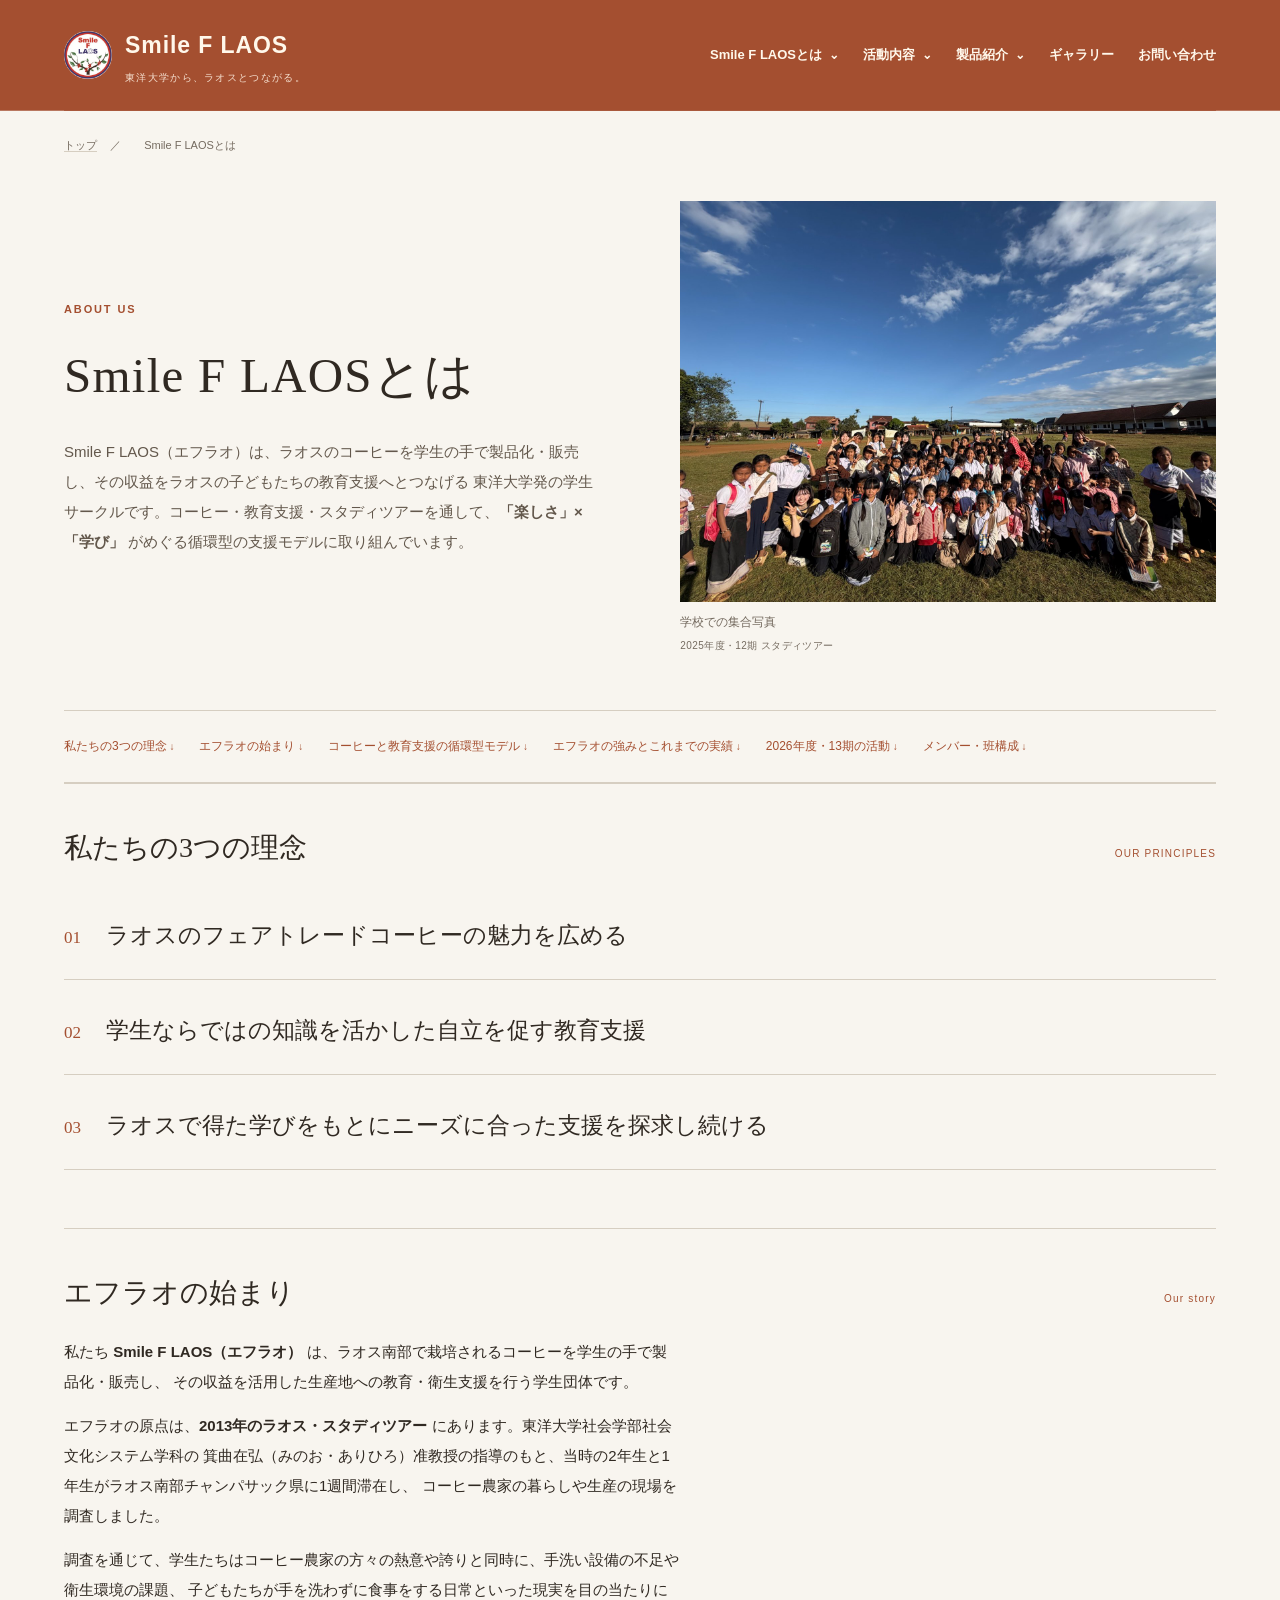
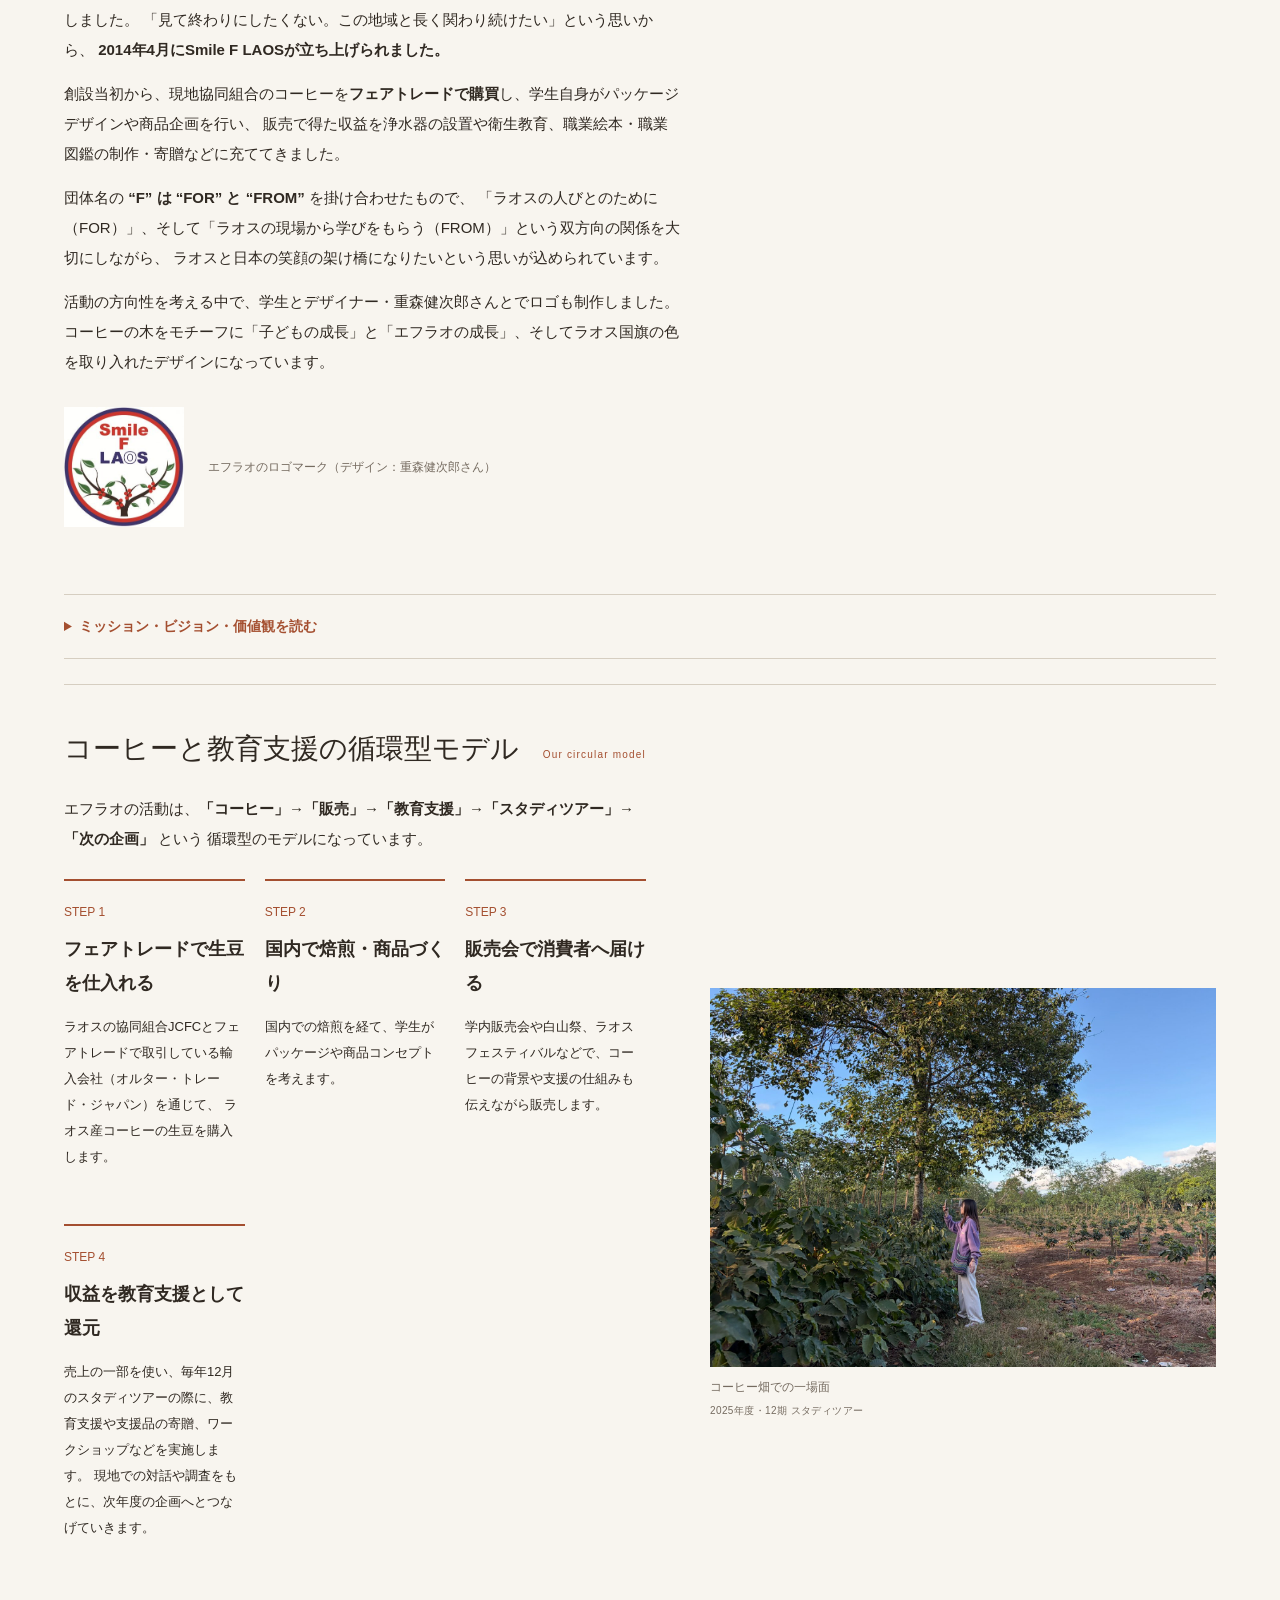
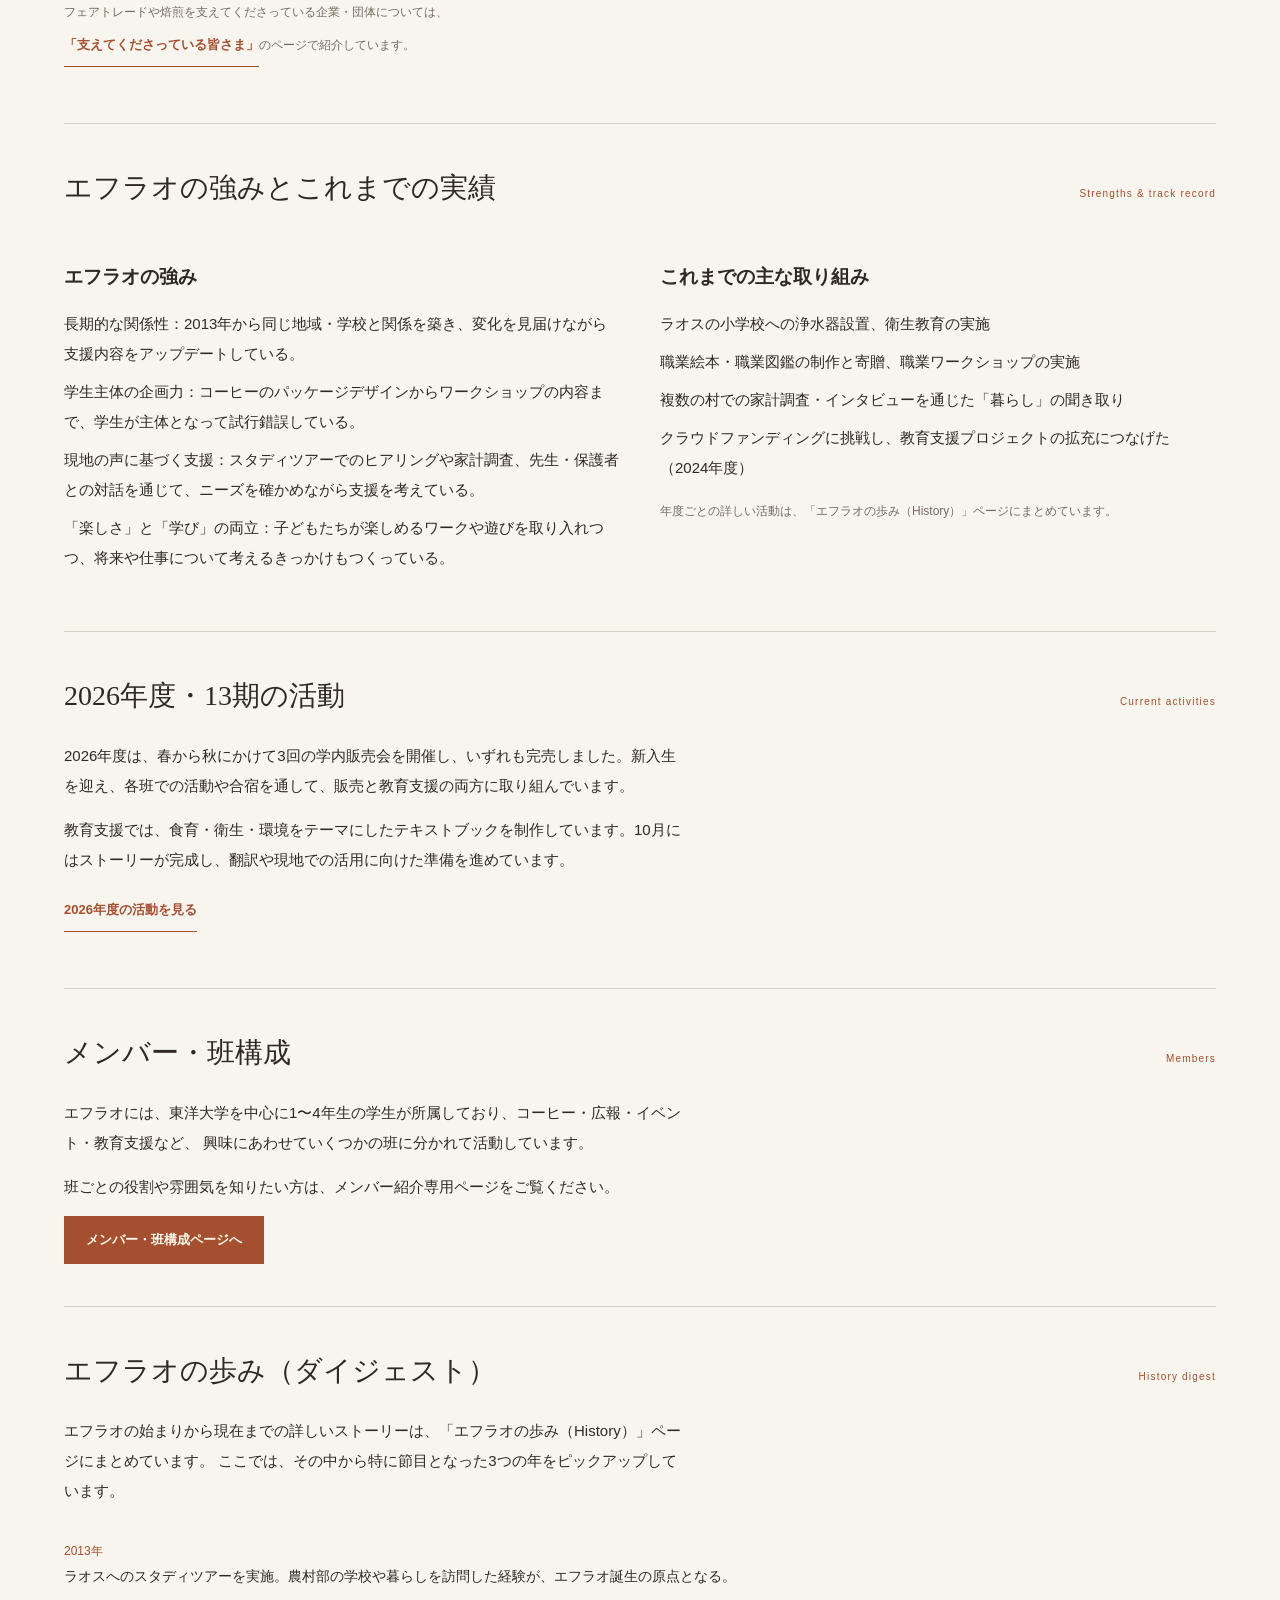
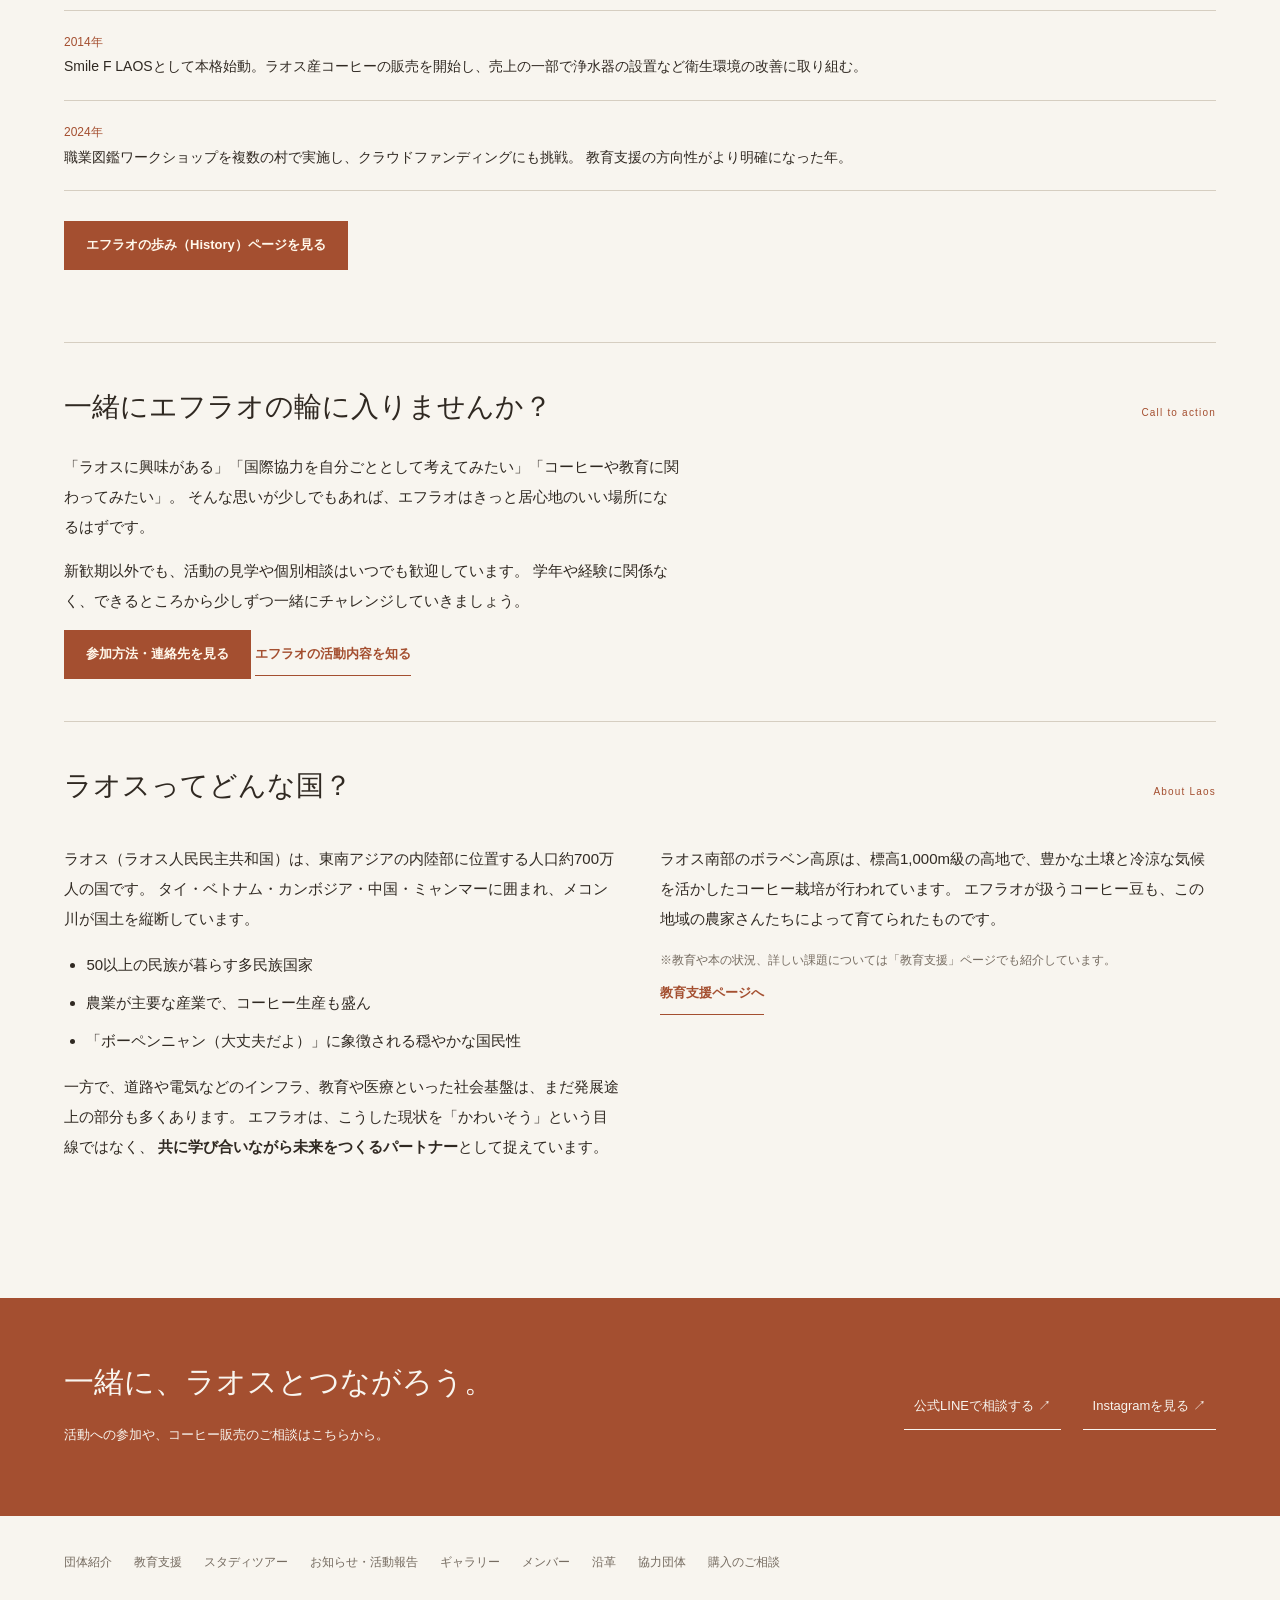
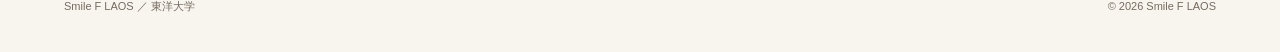
==== about.html @ 54c16130 "Add 2025 study tour photos to activity pages" ====
<!doctype html>
<html lang="ja">
<head>
<meta charset="utf-8">
<meta name="viewport" content="width=device-width,initial-scale=1">
<title>団体紹介｜Smile F LAOS</title>
<meta name="description" content="Smile F LAOSのSmile F LAOSとはをご紹介します。">
<script src="assets/js/page-start.js">
</script>
<link rel="stylesheet" href="assets/css/site.css">
<link rel="stylesheet" href="assets/css/pages.css">
</head>
<body>
<a class="skip-link" href="#main-content">本文へ移動</a>
<div class="wrap">
<header>
<a class="brand" href="index.html">
<img src="assets/images/brand/logo.jpg" alt="エフラオのロゴ">
<div>
<b>Smile F LAOS</b>
<small>東洋大学から、ラオスとつながる。</small>
</div>
</a>
<nav class="site-nav" aria-label="グローバルナビゲーション">
<details class="site-nav-group">
<summary>Smile F LAOSとは</summary>
<div class="site-subnav">
<a href="about.html">団体紹介</a>
<a href="members.html">構成・メンバー紹介</a>
<a href="history.html">エフラオの歩み</a>
<a href="about.html#about-laos">ラオス概要</a>
</div>
</details>
<details class="site-nav-group">
<summary>活動内容</summary>
<div class="site-subnav">
<a href="index.html#activities">主な活動</a>
<a href="coffee.html">コーヒー</a>
<a href="education.html">教育支援</a>
<a href="studytour.html">スタディツアー</a>
<a href="news.html">お知らせ</a>
</div>
</details>
<details class="site-nav-group">
<summary>製品紹介</summary>
<div class="site-subnav">
<a href="coffee.html">コーヒー</a>
<a href="order.html">購入のご相談</a>
</div>
</details>
<a href="gallery.html">ギャラリー</a>
<a href="index.html#contact">お問い合わせ</a>
</nav>
</header>
</div>
<main class="page-main about" id="main-content">

  <nav class="breadcrumbs" aria-label="現在の位置">
<a href="index.html">トップ</a>
<span>／</span>
<span>Smile F LAOSとは</span>
</nav>
<section class="page-hero">
<div class="page-hero-grid">
<div>
<p class="page-kicker">ABOUT US</p>
<h1 class="page-title">Smile F LAOSとは</h1>
<p class="page-lead">
      Smile F LAOS（エフラオ）は、ラオスのコーヒーを学生の手で製品化・販売し、その収益をラオスの子どもたちの教育支援へとつなげる
      東洋大学発の学生サークルです。コーヒー・教育支援・スタディツアーを通して、<strong>「楽しさ」×「学び」</strong> がめぐる循環型の支援モデルに取り組んでいます。
    </p>
    </div>
<figure class="page-cover tour-cover"><img src="assets/images/study-tour/2025/school-group.jpg" alt="学校での集合写真" width="1600" height="1200" fetchpriority="high" decoding="async"><figcaption>学校での集合写真<span>2025年度・12期 スタディツアー</span></figcaption></figure>
</div>
</section>
<nav class="page-index" aria-label="このページの内容">
<a href="#principles">私たちの3つの理念</a>
<a href="#about-section-2">エフラオの始まり</a>
<a href="#about-section-3">コーヒーと教育支援の循環型モデル</a>
<a href="#about-section-4">エフラオの強みとこれまでの実績</a>
<a href="#about-section-5">2026年度・13期の活動</a>
<a href="#about-section-6">メンバー・班構成</a>
</nav>
<section class="section" id="principles">
<div class="section-header">
<h2>私たちの3つの理念</h2>
<span class="section-sub">OUR PRINCIPLES</span>
</div>
<ol class="principles-list">
<li>ラオスのフェアトレードコーヒーの魅力を広める</li>
<li>学生ならではの知識を活かした自立を促す教育支援</li>
<li>ラオスで得た学びをもとにニーズに合った支援を探求し続ける</li>
</ol>
</section>
<section class="section" id="about-section-2">
    <div class="section-header">
      <h2 class="section-title">エフラオの始まり</h2>
      <div class="section-sub">Our story</div>
    </div>

    <p>
      私たち <strong>Smile F LAOS（エフラオ）</strong> は、ラオス南部で栽培されるコーヒーを学生の手で製品化・販売し、
      その収益を活用した生産地への教育・衛生支援を行う学生団体です。
    </p>
    <p>
      エフラオの原点は、<strong>2013年のラオス・スタディツアー</strong> にあります。東洋大学社会学部社会文化システム学科の
      箕曲在弘（みのお・ありひろ）准教授の指導のもと、当時の2年生と1年生がラオス南部チャンパサック県に1週間滞在し、
      コーヒー農家の暮らしや生産の現場を調査しました。
    </p>
    <p>
      調査を通じて、学生たちはコーヒー農家の方々の熱意や誇りと同時に、手洗い設備の不足や衛生環境の課題、
      子どもたちが手を洗わずに食事をする日常といった現実を目の当たりにしました。
      「見て終わりにしたくない。この地域と長く関わり続けたい」という思いから、
      <strong>2014年4月にSmile F LAOSが立ち上げられました。</strong>
    </p>
    <p>
      創設当初から、現地協同組合のコーヒーを<strong>フェアトレードで購買</strong>し、学生自身がパッケージデザインや商品企画を行い、
      販売で得た収益を浄水器の設置や衛生教育、職業絵本・職業図鑑の制作・寄贈などに充ててきました。
    </p>
    <p>
      団体名の <strong>“F” は “FOR” と “FROM”</strong> を掛け合わせたもので、
      「ラオスの人びとのために（FOR）」、そして「ラオスの現場から学びをもらう（FROM）」という双方向の関係を大切にしながら、
      ラオスと日本の笑顔の架け橋になりたいという思いが込められています。
    </p>
    <p>
      活動の方向性を考える中で、学生とデザイナー・重森健次郎さんとでロゴも制作しました。
      コーヒーの木をモチーフに「子どもの成長」と「エフラオの成長」、そしてラオス国旗の色を取り入れたデザインになっています。
    </p>

    <div class="logo-mark-wrap">
      <img src="assets/images/brand/logo.jpg" alt="Smile F LAOSのロゴ" class="logo-mark">
      <div class="logo-caption">エフラオのロゴマーク（デザイン：重森健次郎さん）</div>
    </div>
  </section>

  <details class="page-details">
<summary>ミッション・ビジョン・価値観を読む</summary>
<div class="mission-content">
    <div class="section-header">
      <h2 class="section-title">ミッション・ビジョン・大切にしている価値観</h2>
      <div class="section-sub">Mission / Vision / Values</div>
    </div>

    <div class="mv-grid">
      <div class="mv-card">
        <h3>Mission（ミッション）</h3>
        <p>
          ラオスの子どもたちが、自分の将来の選択肢をあきらめずにいられるよう、
          教育の機会と学びの環境を少しずつ整えていくこと。
        </p>
      </div>
      <div class="mv-card">
        <h3>Vision（ビジョン）</h3>
        <p>
          ラオスと日本の若者が、コーヒーや教育をきっかけに出会い、
          お互いの暮らしや価値観から学び合いながら、共に未来をつくっていく社会。
        </p>
      </div>
    </div>

    <p>
      そのうえで、エフラオが活動の軸として大切にしている価値観は次の3つです。
    </p>
    <ul class="values-list">
      <li>
<span class="values-label">寄り添った支援：</span>一方的に「してあげる」のではなく、現地の人びとの声に耳を傾け、ともに考えながら形をつくる。</li>
      <li>
<span class="values-label">進化する支援：</span>一度決めた支援内容に固執せず、スタディツアーでの対話や振り返りを通じて毎年見直していく。</li>
      <li>
<span class="values-label">楽しさと学び：</span>支援する側・される側という関係ではなく、子どもも学生も「楽しい」「学びがある」と感じられる場をつくる。</li>
    </ul>
  </div>

  </details>
<section class="section" id="about-section-3"><div class="photo-story"><div class="photo-story-copy">
    <div class="section-header">
      <h2 class="section-title">コーヒーと教育支援の循環型モデル</h2>
      <div class="section-sub">Our circular model</div>
    </div>

    <p>
      エフラオの活動は、<strong>「コーヒー」→「販売」→「教育支援」→「スタディツアー」→「次の企画」</strong> という
      循環型のモデルになっています。
    </p>

    <div class="cycle-steps">
      <div class="cycle-step">
        <div class="cycle-step-num">STEP 1</div>
        <div class="cycle-step-title">フェアトレードで生豆を仕入れる</div>
        <p>
          ラオスの協同組合JCFCとフェアトレードで取引している輸入会社（オルター・トレード・ジャパン）を通じて、
          ラオス産コーヒーの生豆を購入します。
        </p>
      </div>
      <div class="cycle-step">
        <div class="cycle-step-num">STEP 2</div>
        <div class="cycle-step-title">国内で焙煎・商品づくり</div>
        <p>
          国内での焙煎を経て、学生がパッケージや商品コンセプトを考えます。
        </p>
      </div>
      <div class="cycle-step">
        <div class="cycle-step-num">STEP 3</div>
        <div class="cycle-step-title">販売会で消費者へ届ける</div>
        <p>
          学内販売会や白山祭、ラオスフェスティバルなどで、コーヒーの背景や支援の仕組みも伝えながら販売します。
        </p>
      </div>
      <div class="cycle-step">
        <div class="cycle-step-num">STEP 4</div>
        <div class="cycle-step-title">収益を教育支援として還元</div>
        <p>
          売上の一部を使い、毎年12月のスタディツアーの際に、教育支援や支援品の寄贈、ワークショップなどを実施します。
          現地での対話や調査をもとに、次年度の企画へとつなげていきます。
        </p>
      </div>
    </div>

    <p class="note-text">
      フェアトレードや焙煎を支えてくださっている企業・団体については、
      <a href="partners.html" class="back-link">「支えてくださっている皆さま」</a>のページで紹介しています。
    </p>
  </div><figure class="story-photo"><img src="assets/images/study-tour/2025/coffee-field.jpg" alt="コーヒー畑での一場面" width="1600" height="1200" loading="lazy" decoding="async"><figcaption>コーヒー畑での一場面<span>2025年度・12期 スタディツアー</span></figcaption></figure></div></section>

  <section class="section" id="about-section-4">
    <div class="section-header">
      <h2 class="section-title">エフラオの強みとこれまでの実績</h2>
      <div class="section-sub">Strengths &amp; track record</div>
    </div>

    <div class="two-cols">
      <div>
        <h3>エフラオの強み</h3>
        <ul class="strengths-list">
          <li>
<span class="highlight">長期的な関係性：</span>2013年から同じ地域・学校と関係を築き、変化を見届けながら支援内容をアップデートしている。</li>
          <li>
<span class="highlight">学生主体の企画力：</span>コーヒーのパッケージデザインからワークショップの内容まで、学生が主体となって試行錯誤している。</li>
          <li>
<span class="highlight">現地の声に基づく支援：</span>スタディツアーでのヒアリングや家計調査、先生・保護者との対話を通じて、ニーズを確かめながら支援を考えている。</li>
          <li>
<span class="highlight">「楽しさ」と「学び」の両立：</span>子どもたちが楽しめるワークや遊びを取り入れつつ、将来や仕事について考えるきっかけもつくっている。</li>
        </ul>
      </div>
      <div>
        <h3>これまでの主な取り組み</h3>
        <ul class="achievements-list">
          <li>ラオスの小学校への浄水器設置、衛生教育の実施</li>
          <li>職業絵本・職業図鑑の制作と寄贈、職業ワークショップの実施</li>
          <li>複数の村での家計調査・インタビューを通じた「暮らし」の聞き取り</li>
          <li>クラウドファンディングに挑戦し、教育支援プロジェクトの拡充につなげた（2024年度）</li>
        </ul>
        <p class="note-text">
          年度ごとの詳しい活動は、「エフラオの歩み（History）」ページにまとめています。
        </p>
      </div>
    </div>
  </section>

  <section class="section" id="about-section-5">
<div class="section-header">
<h2 class="section-title">2026年度・13期の活動</h2>
<div class="section-sub">Current activities</div>
</div>
<p>2026年度は、春から秋にかけて3回の学内販売会を開催し、いずれも完売しました。新入生を迎え、各班での活動や合宿を通して、販売と教育支援の両方に取り組んでいます。</p>
<p>教育支援では、食育・衛生・環境をテーマにしたテキストブックを制作しています。10月にはストーリーが完成し、翻訳や現地での活用に向けた準備を進めています。</p>
<p>
<a href="news.html#year-2026" class="back-link">2026年度の活動を見る</a>
</p>
</section>

  <section class="section" id="about-section-6">
    <div class="section-header">
      <h2 class="section-title">メンバー・班構成</h2>
      <div class="section-sub">Members</div>
    </div>

    <p>
      エフラオには、東洋大学を中心に1〜4年生の学生が所属しており、コーヒー・広報・イベント・教育支援など、
      興味にあわせていくつかの班に分かれて活動しています。
    </p>
    <p>
      班ごとの役割や雰囲気を知りたい方は、メンバー紹介専用ページをご覧ください。
    </p>
    <div>
      <a href="members.html" class="btn-primary">メンバー・班構成ページへ</a>
    </div>
  </section>

  <section class="section" id="about-section-7">
    <div class="section-header">
      <h2 class="section-title">エフラオの歩み（ダイジェスト）</h2>
      <div class="section-sub">History digest</div>
    </div>

    <p>
      エフラオの始まりから現在までの詳しいストーリーは、「エフラオの歩み（History）」ページにまとめています。
      ここでは、その中から特に節目となった3つの年をピックアップしています。
    </p>

    <div class="mini-history">
      <div class="mini-history-item">
        <div class="mini-history-year">2013年</div>
        <div class="mini-history-text">
          ラオスへのスタディツアーを実施。農村部の学校や暮らしを訪問した経験が、エフラオ誕生の原点となる。
        </div>
      </div>
      <div class="mini-history-item">
        <div class="mini-history-year">2014年</div>
        <div class="mini-history-text">
          Smile F LAOSとして本格始動。ラオス産コーヒーの販売を開始し、売上の一部で浄水器の設置など衛生環境の改善に取り組む。
        </div>
      </div>
      <div class="mini-history-item">
        <div class="mini-history-year">2024年</div>
        <div class="mini-history-text">
          職業図鑑ワークショップを複数の村で実施し、クラウドファンディングにも挑戦。
          教育支援の方向性がより明確になった年。
        </div>
      </div>
    </div>

    <div class="page-links">
      <a href="history.html" class="btn-primary">エフラオの歩み（History）ページを見る</a>
    </div>
  </section>

  <section class="section" id="about-section-8">
    <div class="section-header">
      <h2 class="section-title">一緒にエフラオの輪に入りませんか？</h2>
      <div class="section-sub">Call to action</div>
    </div>

    <p>
      「ラオスに興味がある」「国際協力を自分ごととして考えてみたい」「コーヒーや教育に関わってみたい」。
      そんな思いが少しでもあれば、エフラオはきっと居心地のいい場所になるはずです。
    </p>
    <p>
      新歓期以外でも、活動の見学や個別相談はいつでも歓迎しています。
      学年や経験に関係なく、できるところから少しずつ一緒にチャレンジしていきましょう。
    </p>

    <div class="hero-cta">
      <a href="index.html#contact" class="btn-primary">参加方法・連絡先を見る</a>
      <a href="index.html#activities" class="btn-outline">エフラオの活動内容を知る</a>
    </div>
  </section>

<section class="section" id="about-laos">
    <div class="section-header">
      <h2 class="section-title">ラオスってどんな国？</h2>
      <div class="section-sub">About Laos</div>
    </div>

    <div class="two-cols">
      <div>
        <p>
          ラオス（ラオス人民民主共和国）は、東南アジアの内陸部に位置する人口約700万人の国です。
          タイ・ベトナム・カンボジア・中国・ミャンマーに囲まれ、メコン川が国土を縦断しています。
        </p>
        <ul class="info-list">
          <li>50以上の民族が暮らす多民族国家</li>
          <li>農業が主要な産業で、コーヒー生産も盛ん</li>
          <li>「ボーペンニャン（大丈夫だよ）」に象徴される穏やかな国民性</li>
        </ul>
        <p>
          一方で、道路や電気などのインフラ、教育や医療といった社会基盤は、まだ発展途上の部分も多くあります。
          エフラオは、こうした現状を「かわいそう」という目線ではなく、
          <strong>共に学び合いながら未来をつくるパートナー</strong>として捉えています。
        </p>
      </div>
      <div>
        <p>
          ラオス南部のボラベン高原は、標高1,000m級の高地で、豊かな土壌と冷涼な気候を活かしたコーヒー栽培が行われています。
          エフラオが扱うコーヒー豆も、この地域の農家さんたちによって育てられたものです。
        </p>
        <p class="note-text">
          ※教育や本の状況、詳しい課題については「教育支援」ページでも紹介しています。
          <a href="education.html" class="back-link">教育支援ページへ</a>
        </p>
      </div>
    </div>
  </section>

  </main>

<section class="join" id="contact">
<div>
<h2>一緒に、ラオスとつながろう。</h2>
<p>活動への参加や、コーヒー販売のご相談はこちらから。</p>
</div>
<div class="contact-links">
<a href="https://lin.ee/xcI0PXX" target="_blank" rel="noopener noreferrer">公式LINEで相談する ↗</a>
<a href="https://www.instagram.com/smile_f_laos?igsh=MWttajM1NHFvYXE2eQ==" target="_blank" rel="noopener noreferrer">Instagramを見る ↗</a>
</div>
</section>
<footer class="wrap">
<nav class="footer-nav" aria-label="サイト内のページ">
<a href="about.html">団体紹介</a>
<a href="education.html">教育支援</a>
<a href="studytour.html">スタディツアー</a>
<a href="news.html">お知らせ・活動報告</a>
<a href="gallery.html">ギャラリー</a>
<a href="members.html">メンバー</a>
<a href="history.html">沿革</a>
<a href="partners.html">協力団体</a>
<a href="order.html">購入のご相談</a>
</nav>
<span>Smile F LAOS ／ 東洋大学</span>
<span>© 2026 Smile F LAOS</span>
</footer>
<script src="assets/js/navigation.js" defer>
</script>
<script src="assets/js/pages.js" defer>
</script>
</body>
</html>
---- assets/css/site.css ----
/* 全ページ共通：採用した配色・書体・ヘッダー・フッター */
:root{--rust:#a44f30;--ink:#302922;--paper:#f8f5ef;--line:#d6cec1;--muted:#756b60;--primary:#a44f30;--primary-dark:#7f3d25;--accent:#f4c27a;--text-main:#302922;--text-sub:#756b60}
*{box-sizing:border-box}body{margin:0;background:var(--paper);color:var(--ink);font-family:'Yu Gothic','Hiragino Kaku Gothic ProN',sans-serif;line-height:1.9;overflow-x:clip}a{color:inherit;text-decoration:none}a:hover{text-decoration:underline;text-underline-offset:6px}img{display:block;max-width:100%;object-fit:cover}button,input,summary{font:inherit}button,summary{touch-action:manipulation}a:focus-visible,button:focus-visible,summary:focus-visible{outline:2px solid var(--rust);outline-offset:5px}section,[id]{scroll-margin-top:24px}.wrap{width:min(1180px,90%);margin:auto}
header{position:relative;isolation:isolate;z-index:50;display:flex;align-items:center;justify-content:space-between;padding:24px 0;color:#fff8eb}header:before{content:'';position:absolute;z-index:-1;inset:0;background:#a44f30;box-shadow:0 0 0 100vmax #a44f30;clip-path:inset(0 -100vmax);pointer-events:none}.brand{display:flex;align-items:center;gap:13px}.brand img{width:48px;height:48px;border-radius:50%;background:white}.brand b{font-size:23px;letter-spacing:.04em}.brand small{display:block;font-size:10px;letter-spacing:.13em;color:#f5dfce}header nav a{color:#fff8eb}.join{background:var(--rust);color:var(--paper);padding:55px max(5vw,24px);display:flex;justify-content:space-between;align-items:center;gap:30px}.join h2{font-family:'Yu Mincho',serif;font-size:30px;font-weight:500;margin:0}.join p{font-size:13px}.join a{border-bottom:1px solid currentColor;padding:10px;font-size:13px}.contact-links{display:flex;flex-wrap:wrap;gap:12px 22px}footer{padding:35px 0;font-size:11px;display:flex;justify-content:space-between;flex-wrap:wrap;gap:22px;color:var(--muted)}.footer-nav{flex-basis:100%;display:flex;flex-wrap:wrap;justify-content:flex-start;gap:10px 22px;font-size:12px;font-weight:400}.skip-link{position:absolute;left:16px;top:-100px;background:#302922;color:white;padding:10px 16px;z-index:100}.skip-link:focus{top:8px}
@media(max-width:760px){header{padding:18px 0;flex-wrap:wrap;gap:16px}.brand{width:100%}.brand b{font-size:19px}.brand img{width:40px;height:40px}.join{display:block;padding:35px 5%}.join h2{font-size:27px}.join a{display:inline-block}footer{display:block}.footer-nav{margin-bottom:22px}}
/* 旧版のページ案内を現在のヘッダーに引き継ぐ。 */
header .site-nav{display:flex;align-items:center;justify-content:flex-end;gap:24px;font-size:13px;width:auto}
.site-nav-group{position:relative;padding-block:12px;margin-block:-12px}
.site-nav-group summary{cursor:pointer;list-style:none;white-space:nowrap}
.site-nav-group summary::-webkit-details-marker{display:none}
.site-nav-group summary:after{content:'⌄';display:inline-block;margin-left:7px;font-size:12px;transition:transform .15s}
.site-nav-group[open] summary:after{transform:rotate(180deg)}
.site-nav-group summary:focus-visible{outline:2px solid #f4c27a;outline-offset:5px}
.site-subnav{position:absolute;top:100%;left:-16px;min-width:210px;padding:9px 0;background:#fffaf2;border:1px solid #d6cec1;box-shadow:0 10px 24px #3029221c;z-index:30}
header .site-subnav a{display:block;padding:10px 18px;color:#302922;font-size:13px;font-weight:500;white-space:nowrap}
header .site-subnav a:hover,header .site-subnav a:focus-visible{background:#efe4d6;text-decoration:none}
@media(max-width:760px){header .site-nav{display:grid;grid-template-columns:repeat(2,minmax(0,1fr));justify-content:normal;align-items:start;gap:12px 16px;width:100%;font-size:12px}.site-nav-group{padding-block:0;margin-block:0}.site-nav-group[open]{grid-column:1/-1}.site-subnav{position:static;min-width:0;width:100%;padding:6px 0;box-shadow:none;margin-top:8px}.site-nav-group summary{padding:2px 0}header .site-subnav a{padding:10px 15px}}

header{z-index:50}

header .site-nav{font-weight:700}header a:focus-visible{outline-color:#f4c27a}
---- assets/css/pages.css ----
/* 下層ページ：情報の重要度と読み順を揃える */
.page-main{width:min(1180px,90%);margin:0 auto 80px}
.breadcrumbs{font-size:11px;color:var(--muted);padding:24px 0 0}
.breadcrumbs a{border-bottom:1px solid var(--line)}
.breadcrumbs span{margin:0 10px}
.page-hero{padding:45px 0 55px;border-bottom:1px solid var(--line)}
.page-hero-grid{display:grid;grid-template-columns:1fr 1fr;gap:7%;align-items:center}
.page-kicker{font-size:11px;letter-spacing:.17em;font-weight:700;color:var(--rust);margin:0 0 17px}
.page-title{font-family:'Yu Mincho','Hiragino Mincho ProN',serif;font-size:clamp(30px,3.9vw,49px);line-height:1.6;letter-spacing:.025em;font-weight:500;margin:0 0 22px}
.page-lead{font-size:15px;line-height:2;max-width:66ch;color:#63584c;margin:0}
.page-cover{margin:0}
.page-cover img{width:100%;height:350px;object-fit:cover}
.page-cover figcaption{font-size:11px;color:var(--muted);margin-top:9px}
.page-index{display:flex;flex-wrap:wrap;gap:10px 25px;padding:24px 0;font-size:12px;border-bottom:1px solid var(--line)}
.page-index a{color:var(--rust)}
.page-index a:after{content:' ↓';font-size:10px}
.section{padding:42px 0;border-top:1px solid var(--line);margin:0}
.section:first-of-type{border-top:0}
.section-header{display:flex;align-items:baseline;justify-content:space-between;gap:20px;margin-bottom:22px}
.section h2,.section-title{font-family:'Yu Mincho',serif;font-size:28px;line-height:1.6;font-weight:500;margin:0 0 20px}
.section-header h2{margin:0}
.section-sub{font-size:10px;letter-spacing:.12em;color:var(--rust)}
.section h3{font-size:19px;font-weight:600;line-height:1.7;margin:28px 0 12px}
.section p,.section li{font-size:15px;line-height:2}
.section p{max-width:74ch;margin:14px 0}
.section ul,.section ol{padding-left:1.4em}
.section li{margin:8px 0}
.section a:not(.btn-primary):not(.festival-link){color:var(--rust)}
.two-cols,.mv-grid,.roast-compare-grid,.bean-cards,.values-grid{display:grid;grid-template-columns:1fr 1fr;gap:40px}
.two-cols>*{min-width:0}
.mv-card,.bean-card,.value-item{padding:20px 0;border-top:1px solid var(--line)}
.mv-card h3,.bean-card h3{margin-top:0}
.values-list,.strengths-list,.achievements-list{list-style:none;padding:0!important}
.values-list li{border-bottom:1px solid var(--line);padding:17px 0}
.values-label{font-weight:700;color:var(--rust);display:block}
.principles-list{counter-reset:principle;list-style:none;padding:0!important}
.principles-list li{counter-increment:principle;display:flex;gap:25px;align-items:baseline;padding:20px 0;border-bottom:1px solid var(--line);font-family:'Yu Mincho',serif;font-size:23px}
.principles-list li:before{content:'0' counter(principle);font-family:Georgia,serif;color:var(--rust);font-size:17px}
.cycle-steps{display:grid;grid-template-columns:repeat(3,1fr);gap:20px;margin:25px 0}
.cycle-step{border-top:2px solid var(--rust);padding:20px 0}
.cycle-step-num{color:var(--rust);font-size:12px}
.cycle-step-title{font-size:18px;font-weight:700;margin:8px 0}
.cycle-step p{font-size:13px}
.logo-mark-wrap{display:flex;align-items:center;gap:24px;margin-top:30px}
.logo-mark-wrap .logo-mark{width:120px;height:120px;object-fit:contain}
.logo-caption{font-size:12px;color:var(--muted)}
.mini-history-item,.timeline-item{padding:20px 0;border-bottom:1px solid var(--line)}
.mini-history-year,.timeline-year{font-size:12px;color:var(--rust)}
.mini-history-text,.timeline-desc{font-size:14px}
.timeline-title{font-size:19px;font-weight:600;margin:8px 0}
.page-links{display:flex;flex-wrap:wrap;gap:14px 28px;margin:30px 0}
.back-link,.activity-link,.btn-outline,.btn-primary{display:inline-block;color:var(--rust);font-size:13px;font-weight:600;border-bottom:1px solid var(--rust);padding:8px 0}
.btn-primary,.festival-link{background:var(--rust);color:#fff8eb!important;padding:12px 22px;border:0}
.note-text,.activity-note,.news-note,.small-lead{color:var(--muted);font-size:12px!important}
.activity-themes{display:grid;grid-template-columns:repeat(3,1fr);gap:24px;margin:28px 0}
.activity-theme{padding:22px;background:#efe5d5;border-top:2px solid var(--rust)}
.activity-theme h3{margin-top:0}
.activity-theme p{font-size:13px}
.value-title{font-weight:700;font-size:17px}
.pill-list{list-style:none;padding:0!important;counter-reset:step}
.pill-list li{counter-increment:step;border-bottom:1px solid var(--line);padding:12px 0}
.pill-list li:before{content:'0' counter(step) ' ／ ';color:var(--rust);font-size:12px}
.page-details{margin:25px 0;padding:18px 0;border-top:1px solid var(--line);border-bottom:1px solid var(--line)}
.page-details summary{cursor:pointer;color:var(--rust);font-size:14px;font-weight:600}
.page-details[open]>summary{margin-bottom:25px}

.purchase-strip{margin:30px 0;padding:28px 32px;background:var(--rust);color:#fff8eb;display:flex;justify-content:space-between;align-items:center;gap:30px}
.purchase-strip p{font-size:13px;margin:6px 0}
.purchase-strip h2{font-family:'Yu Mincho',serif;font-weight:500;font-size:28px;margin:0}
.purchase-strip a{background:#f4c27a;color:#402419;padding:12px 18px;font-size:13px;font-weight:600;white-space:nowrap}
.roast-card{padding:30px;background:#ece5d9;border-top:3px solid var(--rust)}
.roast-card--medium{background:#e9e9dc;border-color:#7b8256}
.roast-label{font-family:'Yu Mincho',serif;font-size:26px}
.roast-note{font-size:14px!important}
.roast-bars{margin-top:24px}
.roast-bar-row{display:flex;align-items:center;gap:20px;margin:13px 0}
.roast-bar-label{font-size:12px;width:3em}
.roast-bar-track{height:5px;flex:1;background:#d6caba}
.roast-bar-fill{height:100%;background:var(--rust)}
.roast-card--medium .roast-bar-fill{background:#7b8256}
.peaberry-grid{display:grid;grid-template-columns:1.4fr 1fr;gap:45px}
.peaberry-point{padding:22px;border-left:2px solid var(--rust);background:#eee5d7;align-self:start}
.peaberry-point h4{margin:0;font-size:15px}
.peaberry-point li{font-size:13px}
.ingr-flex{display:grid;grid-template-columns:repeat(3,1fr);gap:25px}
.ingr-icon{color:var(--rust);font-size:20px}
.ingr-item h3{font-size:17px}
.ingr-item p{font-size:13px}
.roast-icon{display:none}

.festival-panel{background:var(--rust);color:#fff8eb;padding:38px;margin:34px 0}
.festival-panel h2{font-family:'Yu Mincho',serif;font-weight:500;font-size:32px;line-height:1.6;margin:12px 0 20px}
.festival-eyebrow{font-size:11px;letter-spacing:.13em;color:#f4c27a}
.festival-lead{font-size:14px;max-width:70ch}
.festival-details{display:grid;grid-template-columns:70px 1fr;gap:15px 24px;font-size:14px;margin:28px 0}
.festival-details dt{color:#f4c27a}
.festival-details dd{margin:0}
.festival-room{display:inline-block;margin-right:20px;font-weight:600}
.festival-links{display:flex;gap:12px;flex-wrap:wrap;margin-top:24px}
.festival-panel .festival-link{background:#f4c27a;color:#402419!important}
.festival-panel .festival-link-secondary{background:transparent;color:#fff8eb!important;border:1px solid #ffffff77}
.festival-note{font-size:12px!important;line-height:1.9}
.festival-menu,.activity-table{width:100%;border-collapse:collapse;font-size:14px;margin:20px 0}
.festival-menu{background:#fffaf2;color:var(--ink)}
caption{text-align:left;font-size:12px;padding:0 0 13px}
.festival-menu caption{color:#fff8eb}
.festival-menu th,.festival-menu td,.activity-table th,.activity-table td{padding:14px 18px;text-align:left;border-bottom:1px solid #d6cec1;vertical-align:top}
.festival-menu thead{background:#eadfce}
.festival-menu th[scope=row]{font-weight:500;width:60%}
.festival-menu td{white-space:nowrap}
.festival-menu small{display:block;font-size:11px;color:var(--muted)}
.activity-table th{width:80px;font-weight:600;color:var(--rust)}
.activity-table thead{background:#eee5d7}
.activity-table th[scope=col]{color:var(--ink)}
.news-tabs{display:flex;flex-wrap:wrap;gap:12px 22px;font-size:12px}
.news-index{padding:0!important;list-style:none}
.news-index li{display:grid;grid-template-columns:130px 1fr;gap:25px;border-bottom:1px solid var(--line);padding:17px 0}
.news-index time{font-size:12px;color:var(--muted)}
.news-index a{font-size:15px}
.news-card{padding:30px 0;border-bottom:1px solid var(--line);scroll-margin-top:30px}
.news-meta{display:flex;align-items:center;flex-wrap:wrap;gap:15px;font-size:11px;color:var(--muted)}
.news-category,.activity-status{font-size:11px;color:var(--rust);border-bottom:1px solid #bda58e;padding:2px 0}
.news-title{font-family:'Yu Mincho',serif;font-size:24px!important;font-weight:500!important;line-height:1.7;margin:14px 0!important}
.news-body{font-size:14px!important}
.news-more a{font-size:12px}
.team-grid{display:grid;grid-template-columns:1fr 1fr;gap:0 50px}
.team-card{border-top:1px solid var(--line);padding:27px 0}
.team-number{color:var(--rust);font-family:Georgia,serif;font-size:24px}
.team-card h3{margin:10px 0}
.team-card p{font-size:14px}
.partner-card{max-width:800px;border-left:3px solid var(--rust);padding-left:30px}
.partner-card h3{font-family:'Yu Mincho',serif;font-size:27px;margin:0 0 25px}
.flow-list{list-style:none;padding:0!important;counter-reset:flow}
.flow-item{counter-increment:flow;display:flex;gap:24px;padding:20px 0;border-bottom:1px solid var(--line)}
.flow-item:before{content:'0' counter(flow);font-family:Georgia,serif;color:var(--rust);font-size:22px}
.cta-center{display:flex;flex-wrap:wrap;gap:14px;margin:24px 0}
.faq-item{border-bottom:1px solid var(--line);padding:20px 0}
.faq-item summary{cursor:pointer;font-size:16px;color:var(--rust)}
.faq-item p{padding:10px 0 0 24px;font-size:14px}
.gallery-grid{display:grid;grid-template-columns:1.2fr 1fr;gap:45px;padding:40px 0}
.gallery-grid figure{margin:0}
.gallery-grid figure:nth-child(even){padding-top:75px}
.gallery-grid img{width:100%;height:auto}
.gallery-grid figcaption{font-size:12px;color:var(--muted);padding:12px 0}
.gallery-grid a{display:block}
.photo-carousel{padding:34px 0;border-top:1px solid var(--line)}
.photo-carousel h2{font-family:'Yu Mincho',serif;font-size:26px;font-weight:500;margin:0 0 20px}
.photo-viewport{overflow-x:auto;scroll-snap-type:x mandatory;scrollbar-width:none;overscroll-behavior-x:contain}
.photo-viewport::-webkit-scrollbar{display:none}
.photo-track{display:flex;gap:16px}
.photo-cell{flex:0 0 calc((100% - 32px)/3);min-width:0;scroll-snap-align:start;margin:0}
.photo-cell img{width:100%;height:310px;object-fit:cover}
.photo-cell a{display:block}
.education .photo-cell img{object-fit:contain;background:#eee5d7}
.photo-controls{display:flex;align-items:center;justify-content:space-between;margin-top:18px;font-size:12px;color:var(--muted)}
.photo-buttons{display:flex;gap:10px}
.photo-buttons button{width:40px;height:40px;border:1px solid var(--line);color:var(--rust);background:transparent;border-radius:50%;cursor:pointer;font-size:19px}
.photo-buttons button:disabled{opacity:.3;cursor:default}
.history-entry{border-bottom:1px solid var(--line)}
.history-entry>summary{cursor:pointer;list-style:none;display:grid;grid-template-columns:120px 1fr 20px;gap:25px;align-items:center;padding:24px 0}
.history-entry>summary::-webkit-details-marker{display:none}
.history-entry>summary:after{content:'＋';color:var(--rust)}
.history-entry[open]>summary:after{content:'−'}
.history-summary-year{font-family:Georgia,serif;color:var(--rust);font-size:27px}
.history-summary-title{font-size:16px}
.history-entry-body{padding:0 0 35px 145px}
.history-columns{display:grid;grid-template-columns:1fr 1fr;gap:35px;margin-bottom:25px}
.history-col-title{font-size:12px;color:var(--rust);border-top:2px solid var(--rust);padding-top:12px}
.history-col li{font-size:13px}
.year-detail-heading{font-size:21px!important}
.year-detail-meta,.year-detail-text{font-size:14px!important}
.history-entry .year-detail{display:block}
.history-jumps{display:flex;flex-wrap:wrap;gap:8px 20px;font-size:12px;margin:25px 0}
.history-legend{font-size:12px;color:var(--muted);display:flex;gap:25px;margin-bottom:20px}
.legend-dot{display:inline-block;width:7px;height:7px;margin-right:8px;background:var(--rust);border-radius:50%}
.legend-dot.laos{background:#7b8256}

@media(max-width:760px){.page-main{margin-bottom:45px}
.breadcrumbs{padding-top:20px}
.page-hero{padding:32px 0}
.page-hero-grid{grid-template-columns:1fr;gap:25px}
.page-title{font-size:clamp(27px,7.8vw,35px);margin-bottom:17px}
.page-lead{font-size:14px}
.page-cover img{height:auto;aspect-ratio:1.4}
.page-index{gap:10px 18px;padding:20px 0}
.section{padding:30px 0}
.section h2,.section-title{font-size:25px}
.section-header{align-items:start;flex-direction:column;gap:6px}
.section p,.section li{font-size:14px}
.two-cols,.mv-grid,.roast-compare-grid,.bean-cards,.values-grid,.peaberry-grid,.team-grid,.history-columns{grid-template-columns:1fr;gap:22px}
.cycle-steps,.activity-themes,.ingr-flex{grid-template-columns:1fr;gap:16px}
.principles-list li{font-size:20px;gap:15px}
.cycle-step{padding:16px 0}
.activity-theme{padding:20px}
.logo-mark-wrap{align-items:start;gap:16px}
.logo-mark-wrap .logo-mark{width:80px;height:80px}
.logo-caption{font-size:11px}
.purchase-strip{display:block;padding:25px}
.purchase-strip h2{font-size:25px}
.purchase-strip a{display:inline-block;margin-top:15px}
.roast-card{padding:24px}
.roast-label{font-size:24px}
.festival-panel{padding:26px 20px}
.festival-panel h2{font-size:27px}
.festival-details{grid-template-columns:48px 1fr;gap:14px;font-size:12px}
.festival-room{margin:4px 0;display:block}
.festival-menu,.activity-table{font-size:12px}
.festival-menu th,.festival-menu td,.activity-table th,.activity-table td{padding:12px 8px}
.festival-menu th[scope=row]{width:auto}
.festival-menu small{font-size:10px}
.festival-link{font-size:12px;padding:11px 15px}
.activity-table th{width:52px}
.news-index li{grid-template-columns:1fr;gap:5px}
.news-index a{font-size:14px}
.news-title{font-size:22px!important}
.partner-card{padding-left:20px}
.partner-card h3{font-size:23px}
.gallery-grid{grid-template-columns:1fr;gap:30px;padding:30px 0}
.gallery-grid figure:nth-child(even){padding-top:0}
.photo-cell{flex-basis:100%}
.photo-cell img{height:310px}
.photo-track{gap:16px}
.history-entry>summary{grid-template-columns:73px 1fr 16px;gap:12px;padding:20px 0}
.history-summary-year{font-size:22px}
.history-summary-title{font-size:14px}
.history-entry-body{padding-left:0}
.history-col li{font-size:13px}
.page-details summary{font-size:13px}
}

@media(prefers-reduced-motion:no-preference){.photo-viewport{scroll-behavior:smooth}
}

/* 12期の写真を本文と並べ、過年度の記録として紹介する */
.photo-story{display:grid;grid-template-columns:minmax(0,1.15fr) minmax(0,1fr);gap:clamp(24px,5vw,64px);align-items:center}
.photo-story-copy{min-width:0}
.story-photo{margin:0;min-width:0}
.story-photo img{display:block;width:100%;height:auto}
.story-photo figcaption,.tour-cover figcaption{font-size:12px;line-height:1.8;margin-top:10px;color:var(--muted)}
.story-photo figcaption span,.tour-cover figcaption span{display:block;font-size:10px;letter-spacing:.04em;margin-top:3px}
.page-cover.tour-cover img{height:auto;aspect-ratio:auto;display:block}
.tour-journal{padding:38px 0;border-top:1px solid var(--line)}
.tour-journal h2,.earlier-gallery-title{font-family:'Yu Mincho',serif;font-weight:500;font-size:28px;line-height:1.6}
.tour-journal>p{font-size:14px;line-height:1.9;color:var(--muted);margin-bottom:30px}
.tour-photo-grid{display:grid;grid-template-columns:repeat(2,minmax(0,1fr));gap:38px 28px;align-items:start}
.tour-photo-grid .story-photo:nth-child(even){margin-top:50px}
.tour-photo-grid a{display:block}
@media(max-width:760px){.photo-story{grid-template-columns:1fr;gap:24px}.tour-photo-grid{grid-template-columns:1fr;gap:30px}.tour-photo-grid .story-photo:nth-child(even){margin-top:0}.tour-journal h2,.earlier-gallery-title{font-size:24px}}
.photo-story-copy .peaberry-grid,.photo-story-copy .bean-cards,.photo-story-copy .two-cols{grid-template-columns:1fr;gap:20px}
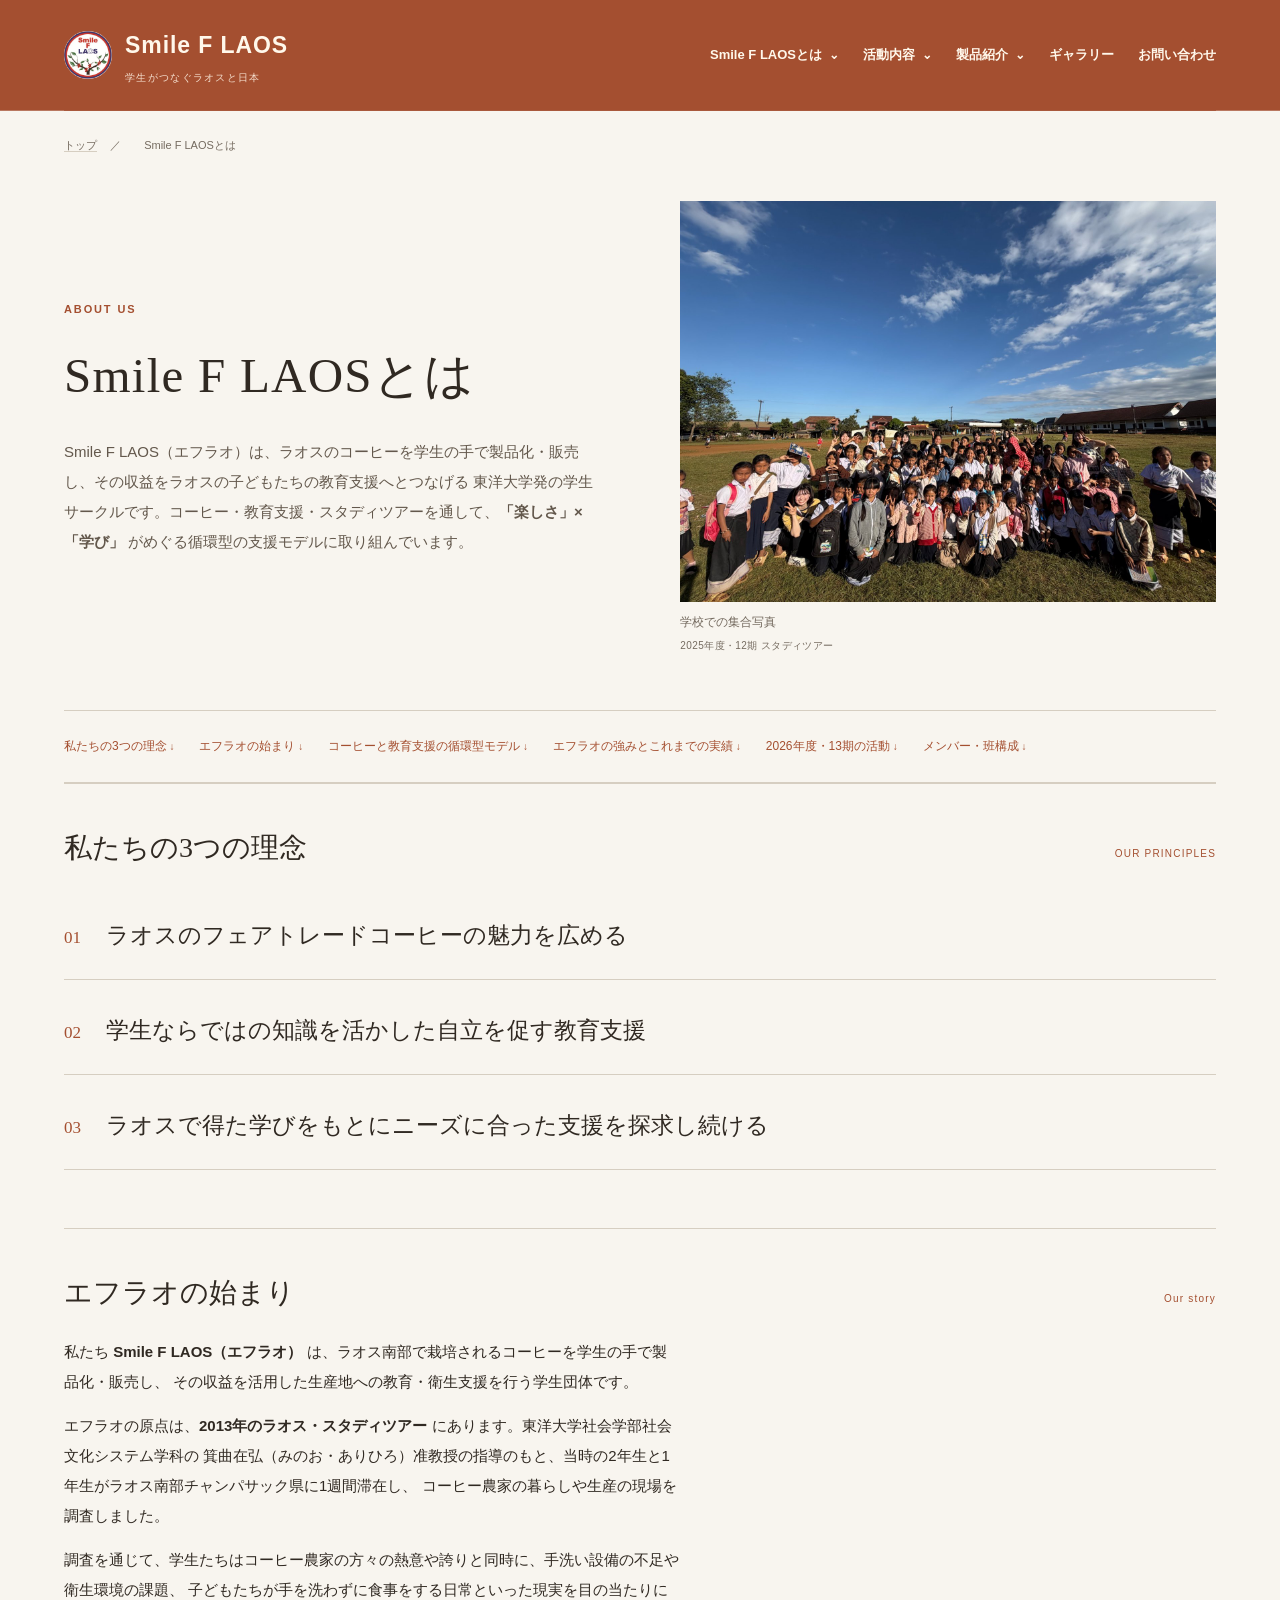
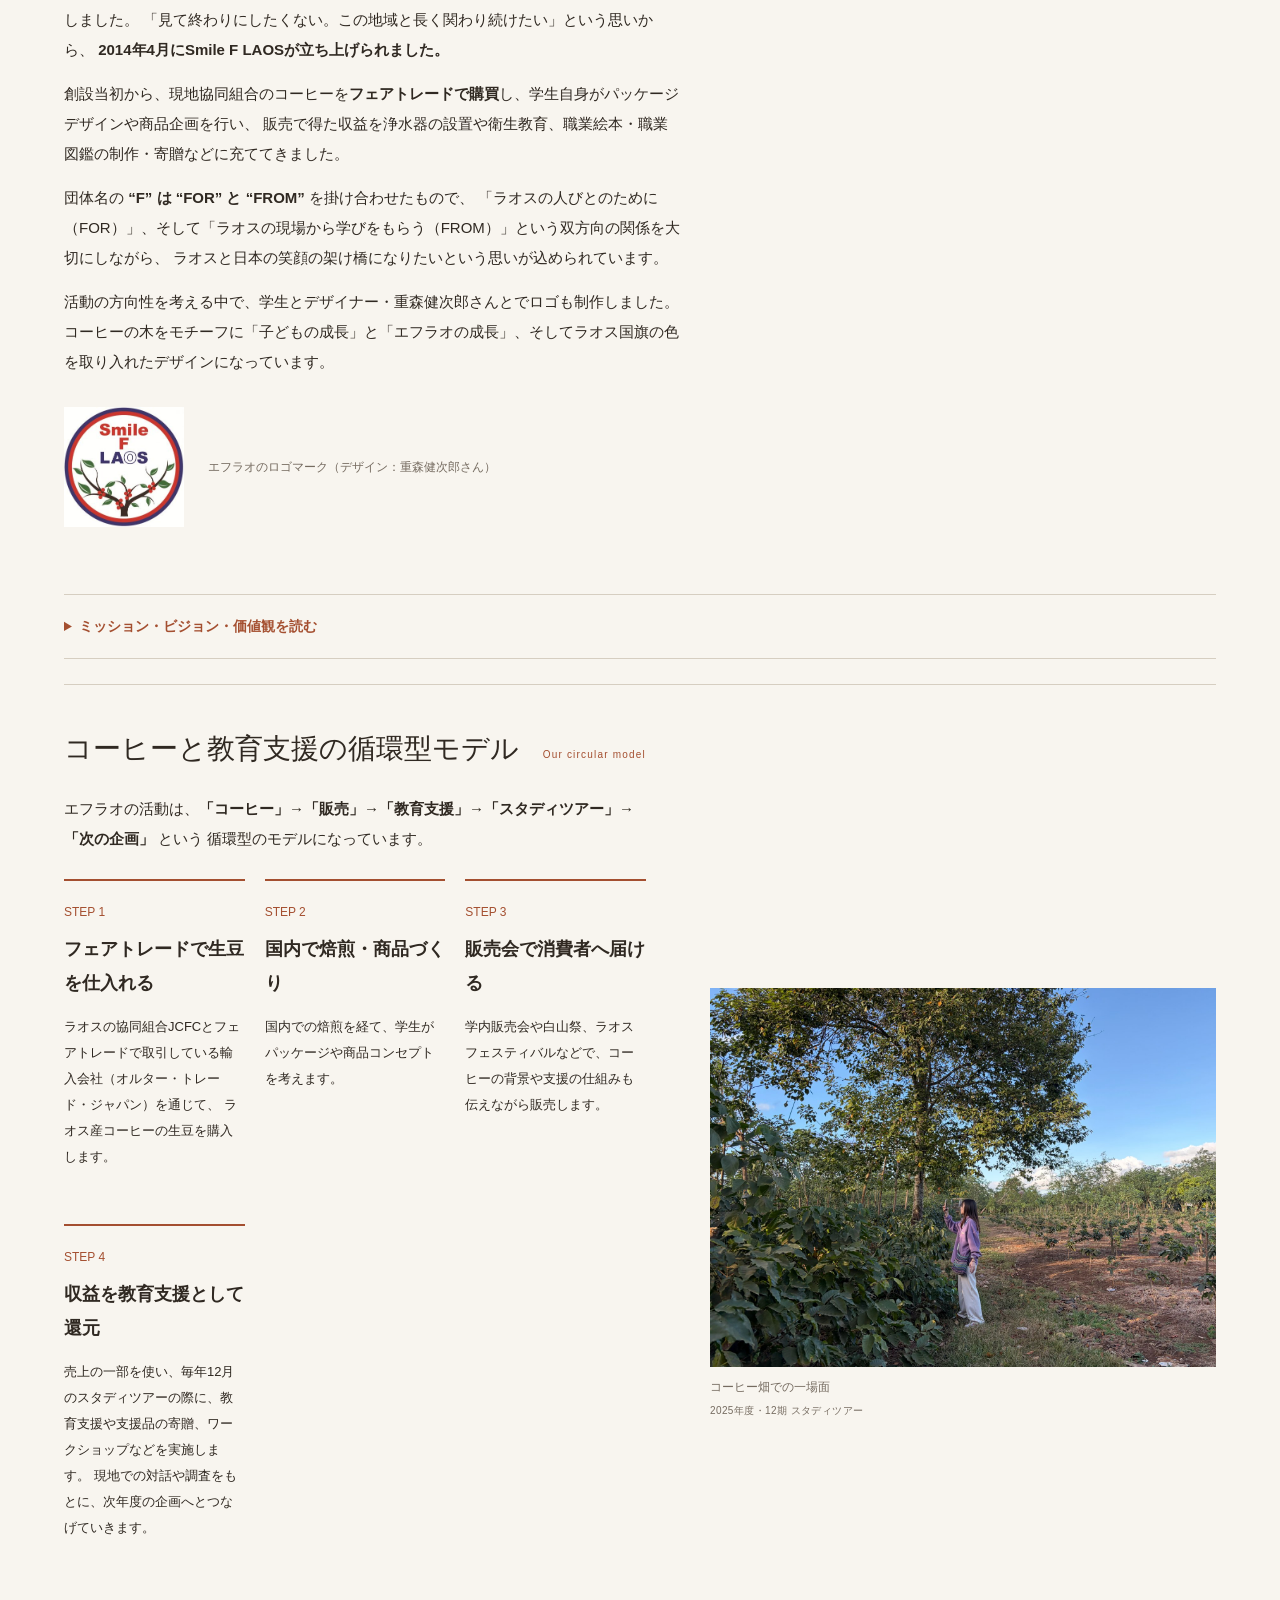
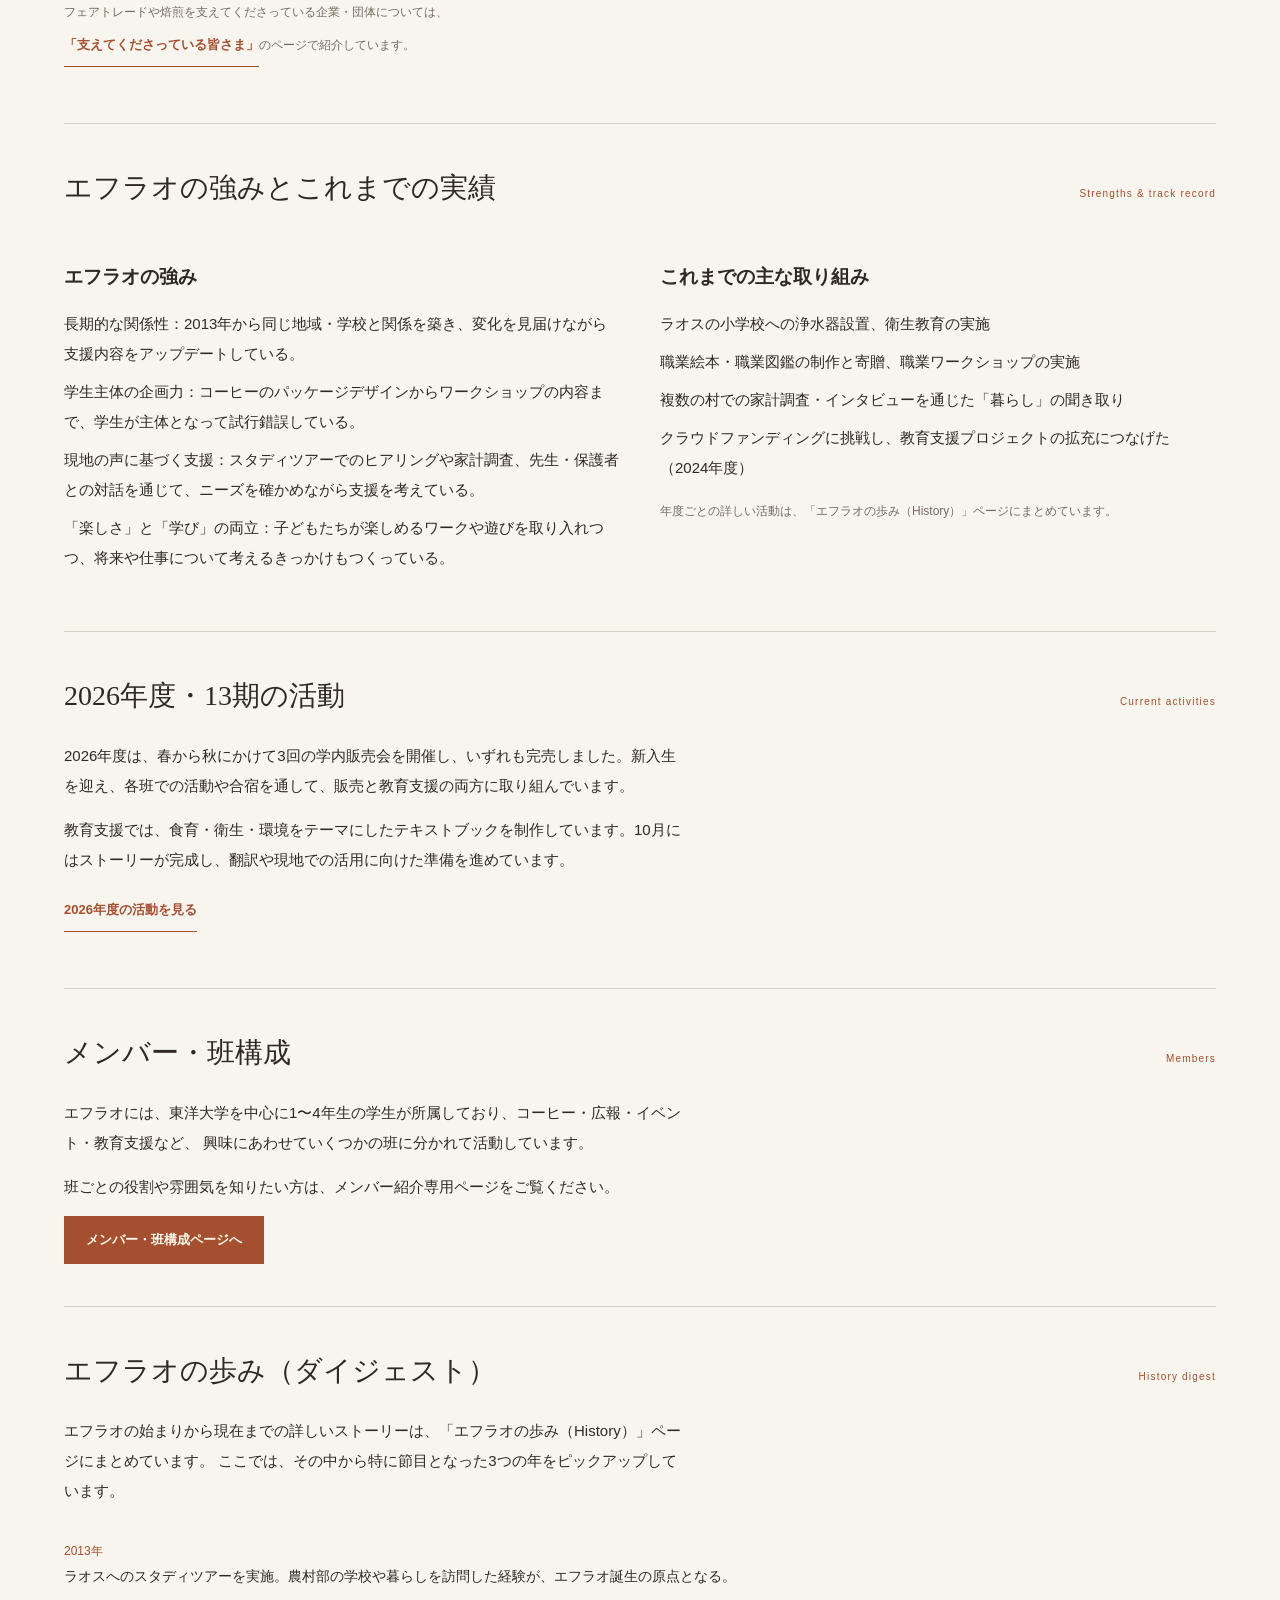
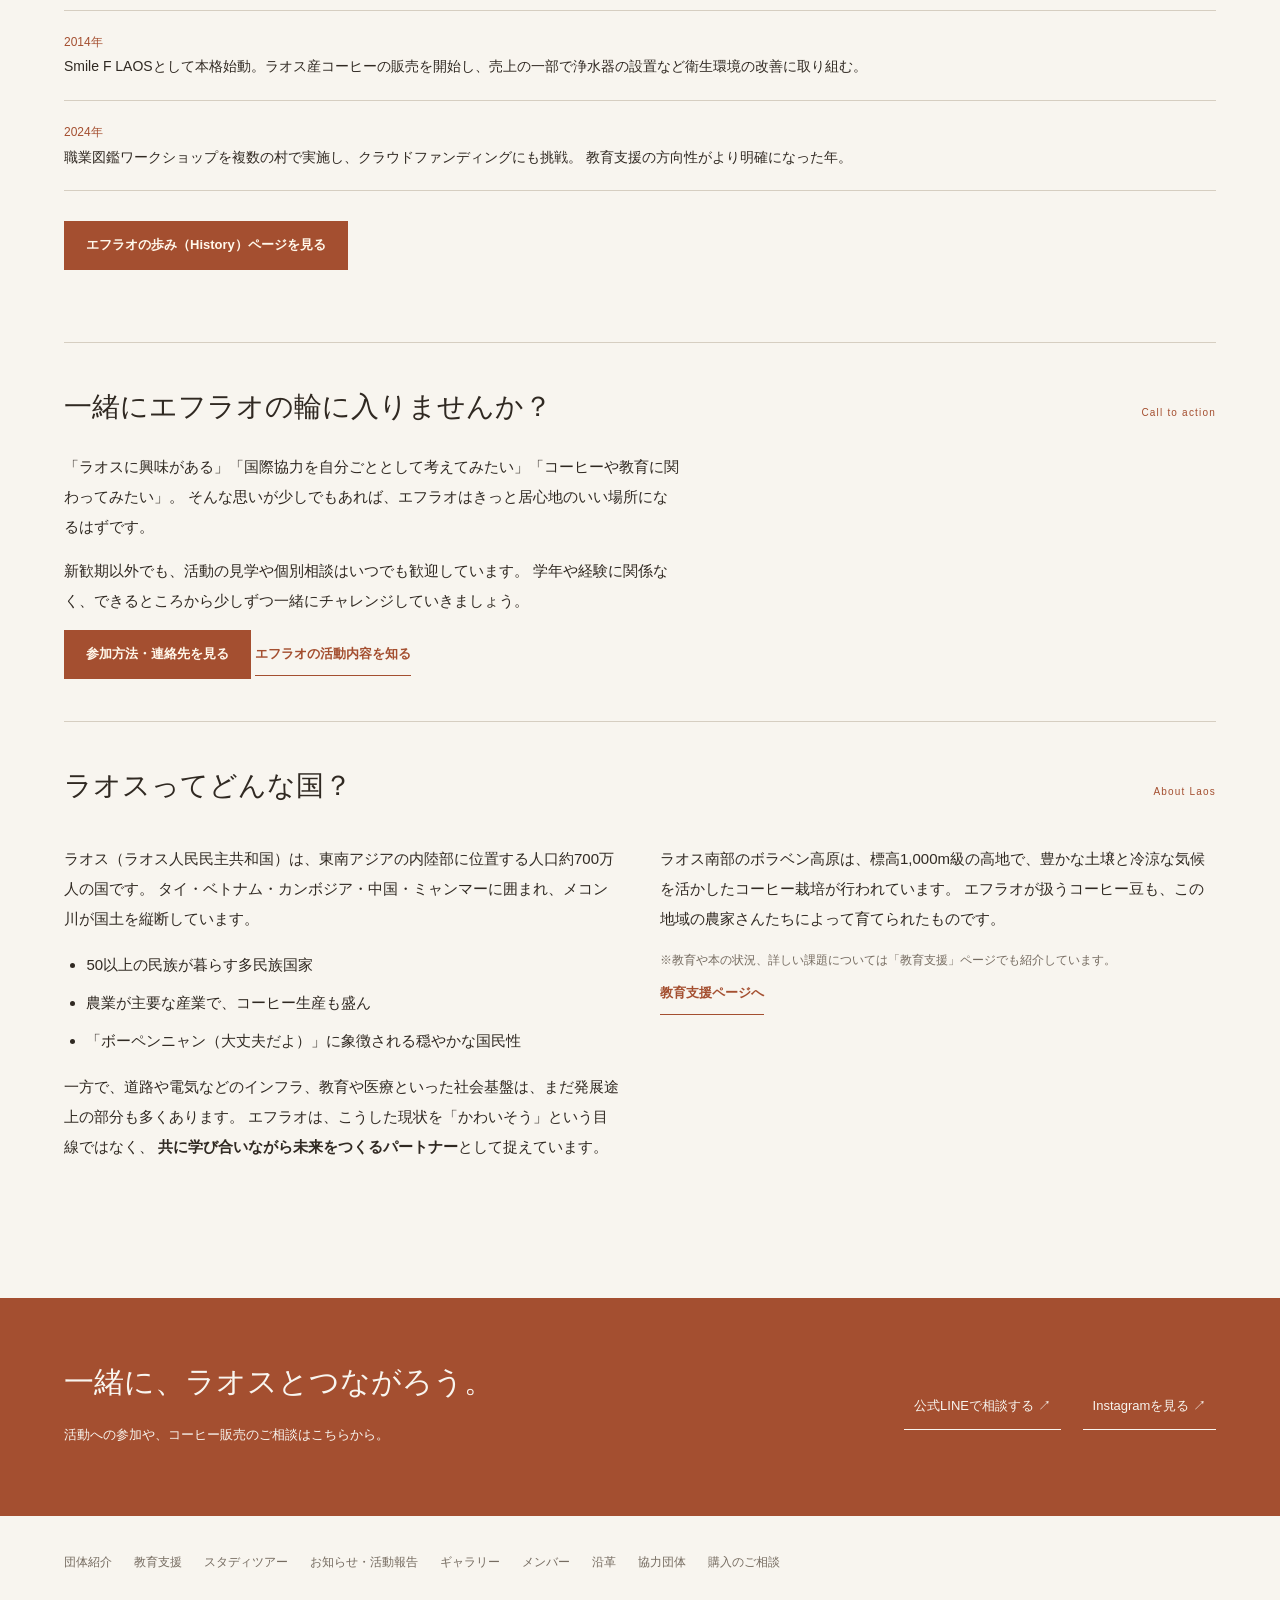
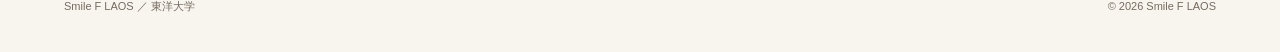
==== commit f7562956: "Use shared tagline across all page headers" ====
--- a/about.html
+++ b/about.html
@@ -18,7 +18,7 @@
 <img src="assets/images/brand/logo.jpg" alt="エフラオのロゴ">
 <div>
 <b>Smile F LAOS</b>
-<small>東洋大学から、ラオスとつながる。</small>
+<small>学生がつなぐラオスと日本</small>
 </div>
 </a>
 <nav class="site-nav" aria-label="グローバルナビゲーション">
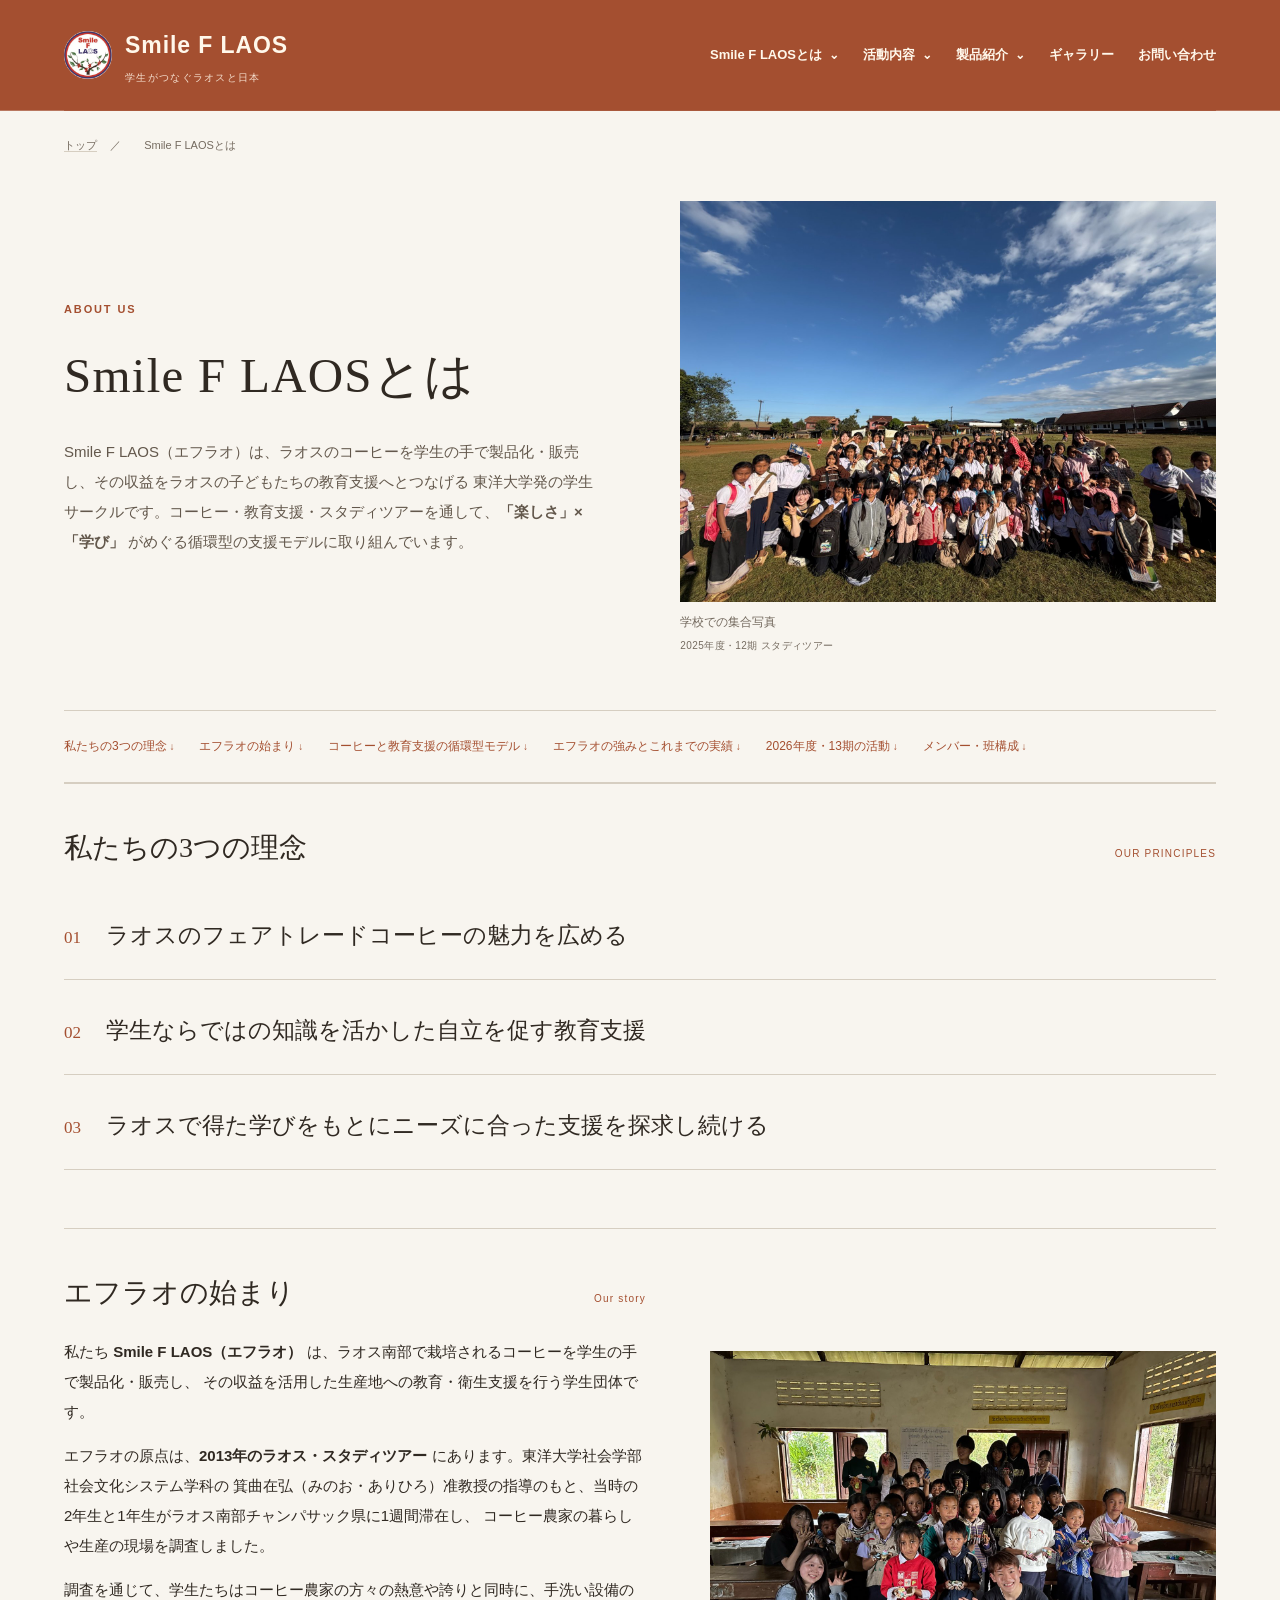
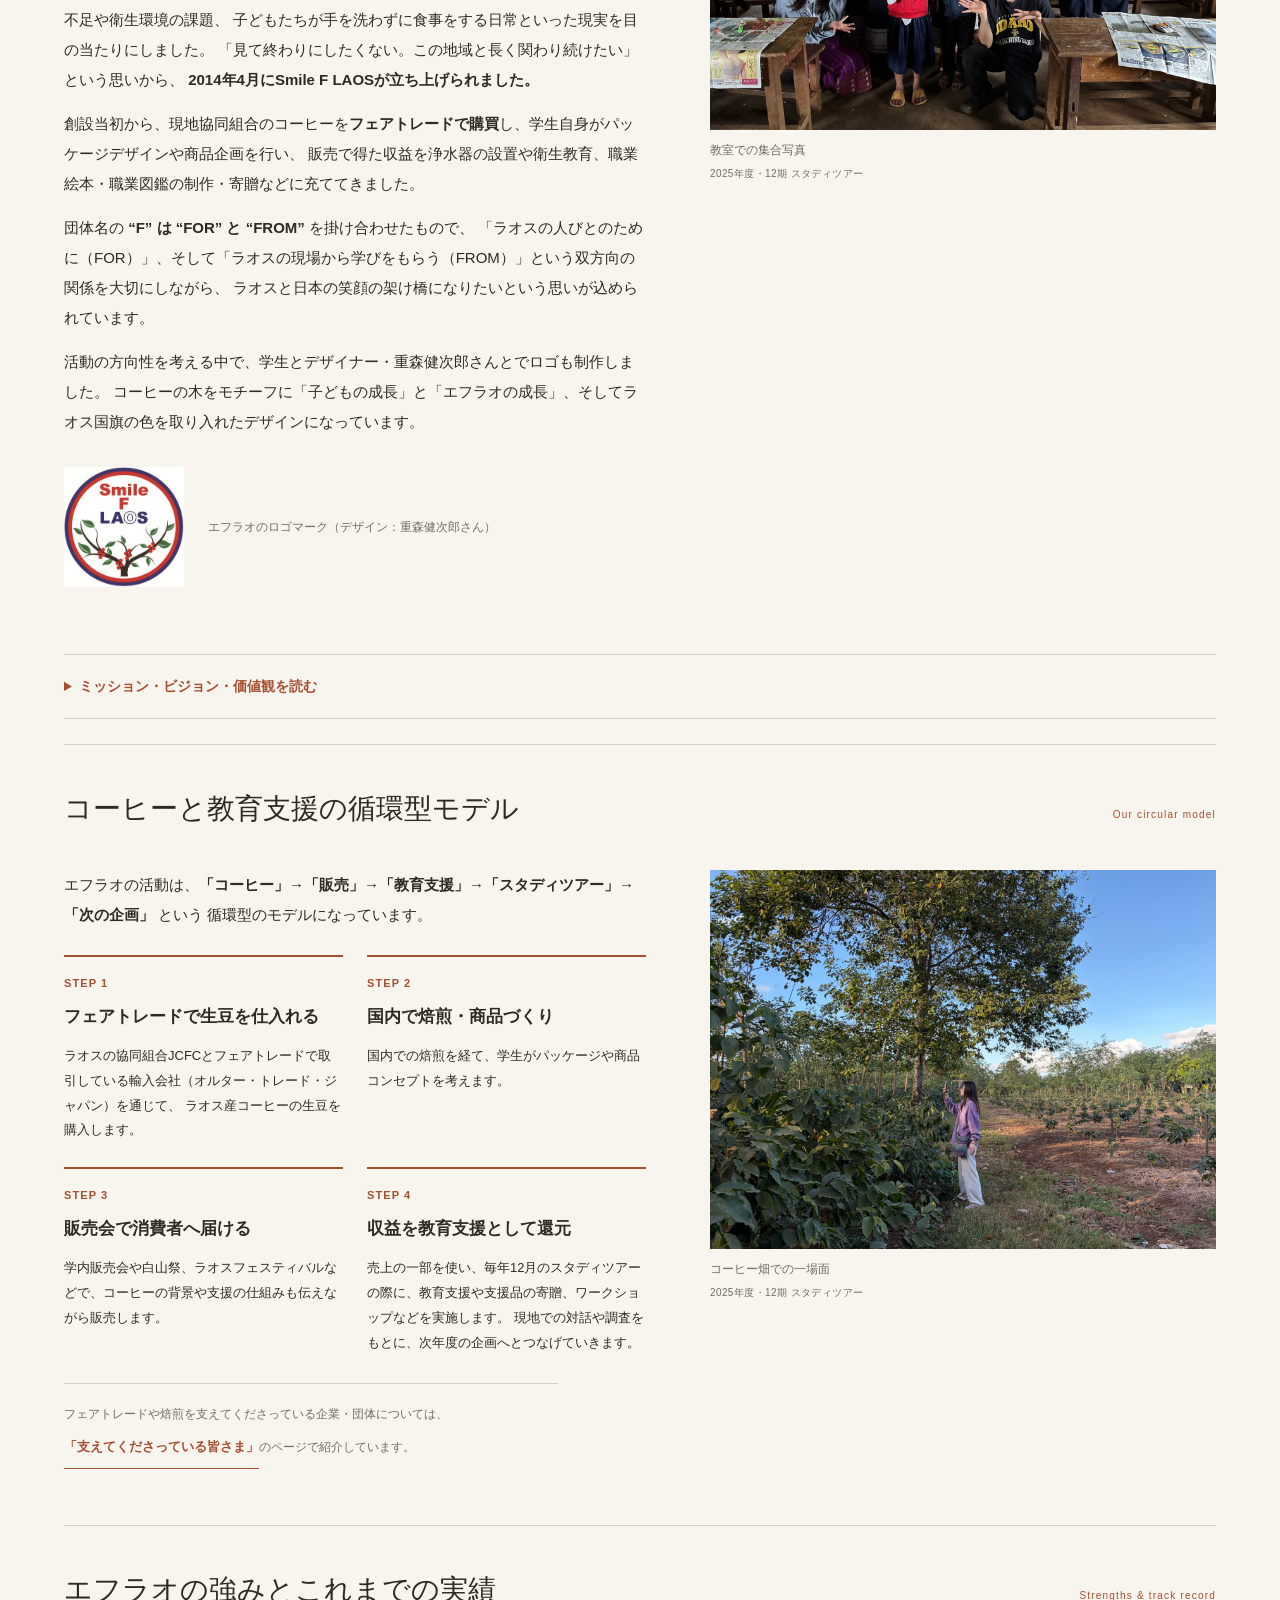
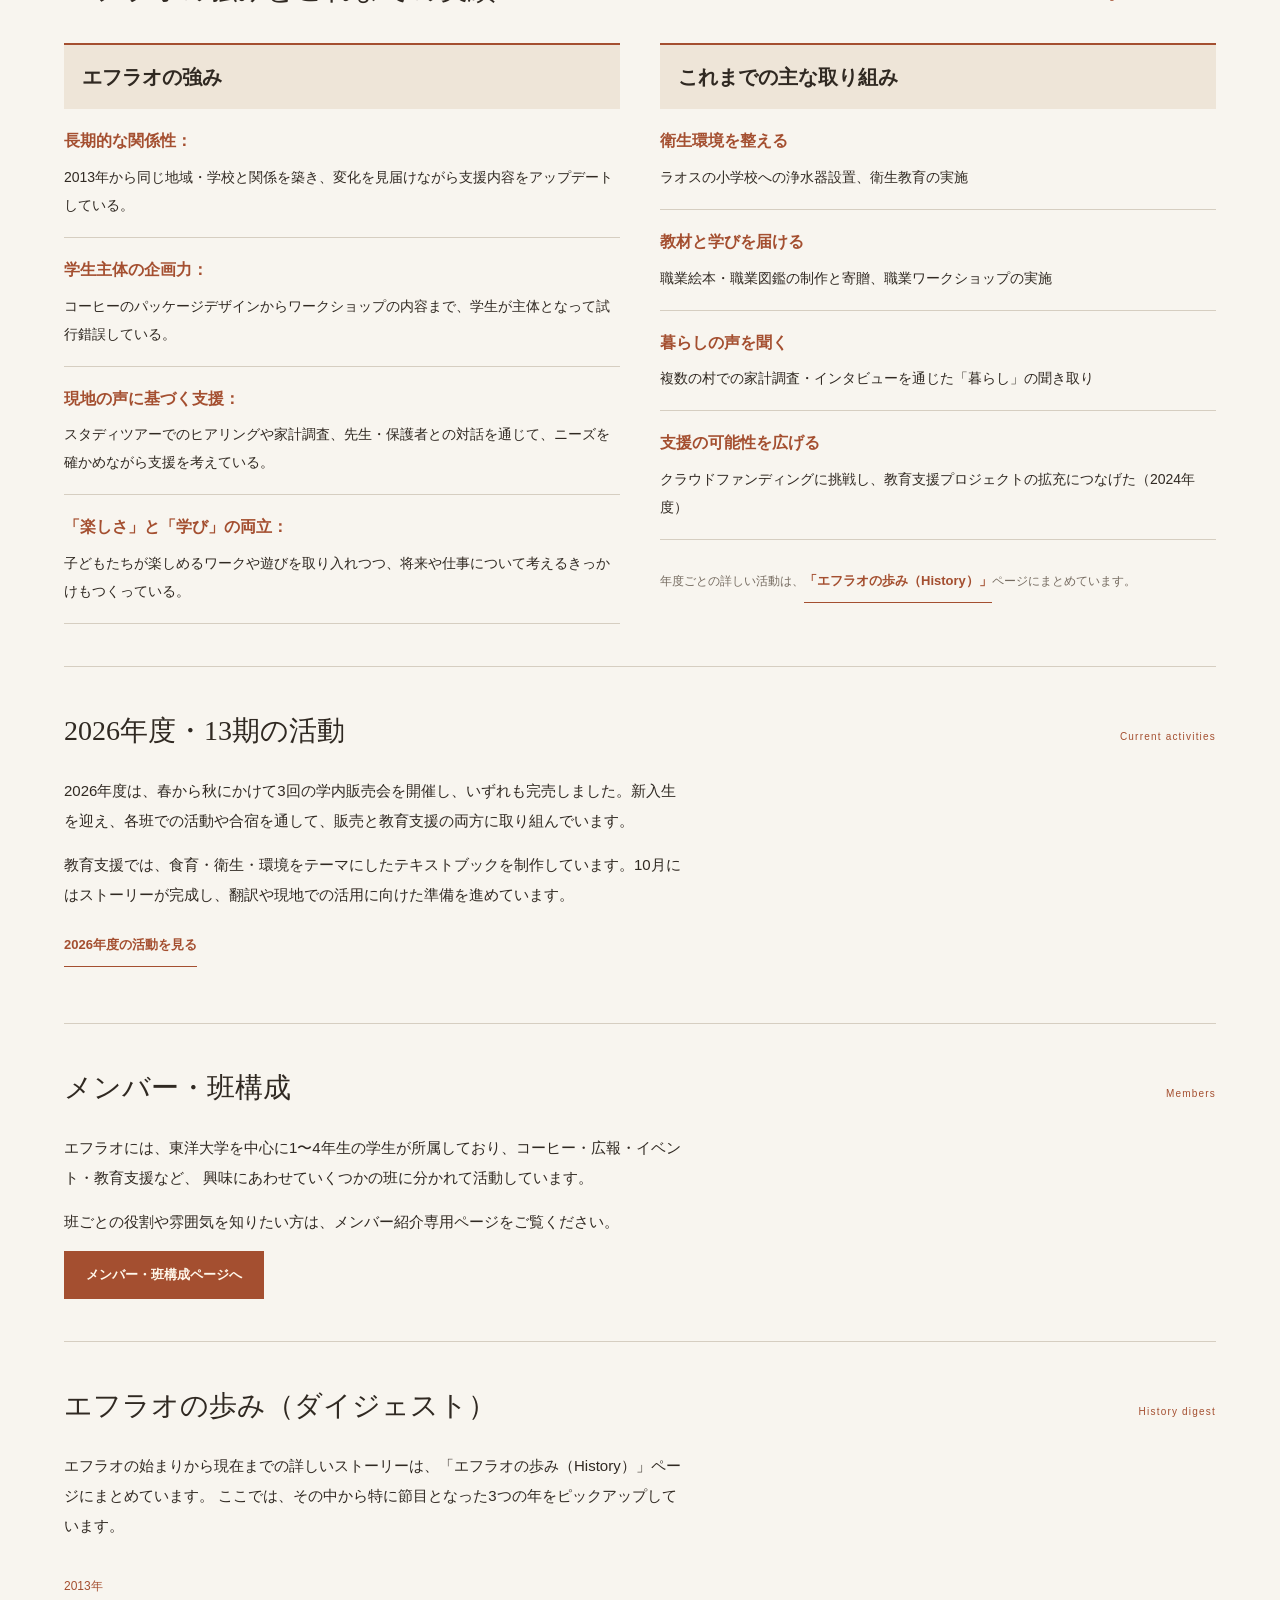
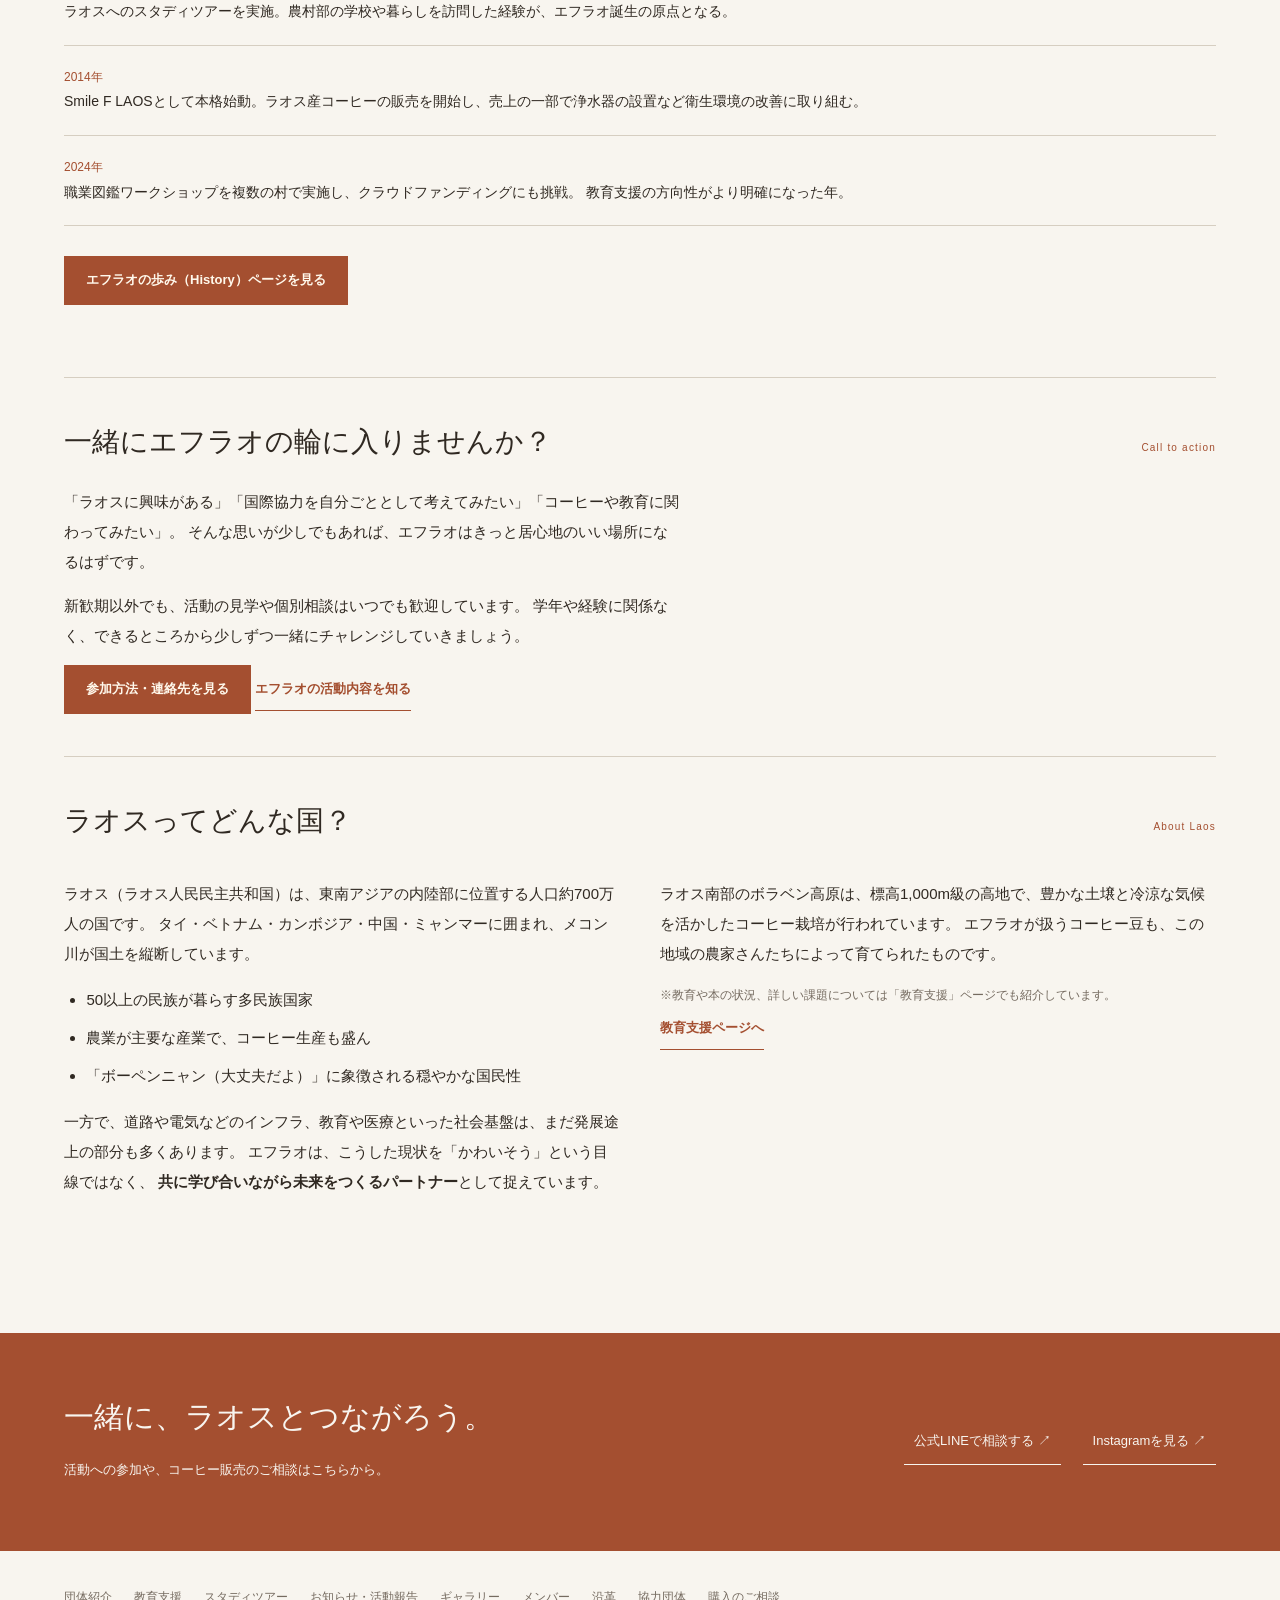
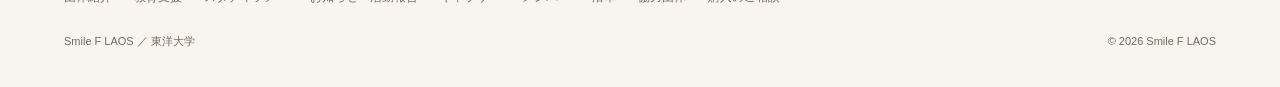
==== commit fa8d1aa8: "Improve about page photo placement and content layout" ====
--- a/about.html
+++ b/about.html
@@ -9,6 +9,7 @@
 </script>
 <link rel="stylesheet" href="assets/css/site.css">
 <link rel="stylesheet" href="assets/css/pages.css">
+<link rel="stylesheet" href="assets/css/about-details.css">
 </head>
 <body>
 <a class="skip-link" href="#main-content">本文へ移動</a>
@@ -92,7 +93,7 @@
 <li>ラオスで得た学びをもとにニーズに合った支援を探求し続ける</li>
 </ol>
 </section>
-<section class="section" id="about-section-2">
+<section class="section" id="about-section-2"><div class="photo-story origin-story"><div class="photo-story-copy">
     <div class="section-header">
       <h2 class="section-title">エフラオの始まり</h2>
       <div class="section-sub">Our story</div>
@@ -131,7 +132,7 @@
       <img src="assets/images/brand/logo.jpg" alt="Smile F LAOSのロゴ" class="logo-mark">
       <div class="logo-caption">エフラオのロゴマーク（デザイン：重森健次郎さん）</div>
     </div>
-  </section>
+  </div><figure class="story-photo origin-photo"><img src="assets/images/study-tour/2025/classroom-group.jpg" alt="教室での集合写真" width="1600" height="1200" loading="lazy" decoding="async"><figcaption>教室での集合写真<span>2025年度・12期 スタディツアー</span></figcaption></figure></div></section>
 
   <details class="page-details">
 <summary>ミッション・ビジョン・価値観を読む</summary>
@@ -172,11 +173,10 @@
   </div>
 
   </details>
-<section class="section" id="about-section-3"><div class="photo-story"><div class="photo-story-copy">
-    <div class="section-header">
+<section class="section" id="about-section-3"><div class="section-header">
       <h2 class="section-title">コーヒーと教育支援の循環型モデル</h2>
       <div class="section-sub">Our circular model</div>
-    </div>
+    </div><div class="photo-story"><div class="photo-story-copy">
 
     <p>
       エフラオの活動は、<strong>「コーヒー」→「販売」→「教育支援」→「スタディツアー」→「次の企画」</strong> という
@@ -186,7 +186,7 @@
     <div class="cycle-steps">
       <div class="cycle-step">
         <div class="cycle-step-num">STEP 1</div>
-        <div class="cycle-step-title">フェアトレードで生豆を仕入れる</div>
+        <h3 class="cycle-step-title">フェアトレードで生豆を仕入れる</h3>
         <p>
           ラオスの協同組合JCFCとフェアトレードで取引している輸入会社（オルター・トレード・ジャパン）を通じて、
           ラオス産コーヒーの生豆を購入します。
@@ -194,21 +194,21 @@
       </div>
       <div class="cycle-step">
         <div class="cycle-step-num">STEP 2</div>
-        <div class="cycle-step-title">国内で焙煎・商品づくり</div>
+        <h3 class="cycle-step-title">国内で焙煎・商品づくり</h3>
         <p>
           国内での焙煎を経て、学生がパッケージや商品コンセプトを考えます。
         </p>
       </div>
       <div class="cycle-step">
         <div class="cycle-step-num">STEP 3</div>
-        <div class="cycle-step-title">販売会で消費者へ届ける</div>
+        <h3 class="cycle-step-title">販売会で消費者へ届ける</h3>
         <p>
           学内販売会や白山祭、ラオスフェスティバルなどで、コーヒーの背景や支援の仕組みも伝えながら販売します。
         </p>
       </div>
       <div class="cycle-step">
         <div class="cycle-step-num">STEP 4</div>
-        <div class="cycle-step-title">収益を教育支援として還元</div>
+        <h3 class="cycle-step-title">収益を教育支援として還元</h3>
         <p>
           売上の一部を使い、毎年12月のスタディツアーの際に、教育支援や支援品の寄贈、ワークショップなどを実施します。
           現地での対話や調査をもとに、次年度の企画へとつなげていきます。
@@ -245,13 +245,13 @@
       <div>
         <h3>これまでの主な取り組み</h3>
         <ul class="achievements-list">
-          <li>ラオスの小学校への浄水器設置、衛生教育の実施</li>
-          <li>職業絵本・職業図鑑の制作と寄贈、職業ワークショップの実施</li>
-          <li>複数の村での家計調査・インタビューを通じた「暮らし」の聞き取り</li>
-          <li>クラウドファンディングに挑戦し、教育支援プロジェクトの拡充につなげた（2024年度）</li>
+          <li class="achievement-item"><strong class="achievement-label">衛生環境を整える</strong>ラオスの小学校への浄水器設置、衛生教育の実施</li>
+          <li class="achievement-item"><strong class="achievement-label">教材と学びを届ける</strong>職業絵本・職業図鑑の制作と寄贈、職業ワークショップの実施</li>
+          <li class="achievement-item"><strong class="achievement-label">暮らしの声を聞く</strong>複数の村での家計調査・インタビューを通じた「暮らし」の聞き取り</li>
+          <li class="achievement-item"><strong class="achievement-label">支援の可能性を広げる</strong>クラウドファンディングに挑戦し、教育支援プロジェクトの拡充につなげた（2024年度）</li>
         </ul>
         <p class="note-text">
-          年度ごとの詳しい活動は、「エフラオの歩み（History）」ページにまとめています。
+          年度ごとの詳しい活動は、<a href="history.html" class="back-link">「エフラオの歩み（History）」</a>ページにまとめています。
         </p>
       </div>
     </div>
--- a/assets/css/about-details.css
+++ b/assets/css/about-details.css
@@ -0,0 +1,19 @@
+/* 団体紹介専用：ページ幅・写真と本文の基本比率は共通設定を維持。 */
+.origin-story{align-items:start}
+.origin-photo{margin-top:80px}
+#about-section-3>.section-header{margin-bottom:24px}
+#about-section-3 .photo-story{align-items:start}
+#about-section-3 .story-photo{margin-top:14px}
+#about-section-3 .cycle-steps{grid-template-columns:repeat(2,minmax(0,1fr));gap:24px;margin:25px 0}
+#about-section-3 .cycle-step{padding:16px 0 0;border-top:2px solid var(--rust)}
+#about-section-3 .cycle-step-num{font-size:11px;font-weight:600;letter-spacing:.1em}
+#about-section-3 .cycle-step-title{font-size:17px;font-weight:700;line-height:1.8;margin:8px 0 12px}
+#about-section-3 .cycle-step p{font-size:13px;line-height:1.9;margin:0}
+#about-section-3 .note-text{font-size:12px;line-height:2;padding-top:18px;border-top:1px solid var(--line);margin-top:28px}
+#about-section-4 .two-cols{gap:40px;align-items:start}
+#about-section-4 .two-cols h3{font-size:20px;margin:8px 0 0;padding:15px 18px;background:#eee5d8;border-top:2px solid var(--rust)}
+#about-section-4 .strengths-list,#about-section-4 .achievements-list{list-style:none;margin:0;padding:0}
+#about-section-4 .strengths-list li,#about-section-4 .achievements-list li{padding:18px 0;border-bottom:1px solid var(--line);font-size:14px;line-height:2;margin:0}
+#about-section-4 .highlight,#about-section-4 .achievement-label{display:block;font-weight:700;color:var(--rust);font-size:16px;line-height:1.8;margin-bottom:7px}
+#about-section-4 .note-text{font-size:12px;margin-top:20px;line-height:2}
+@media(max-width:760px){.origin-photo{margin-top:0}#about-section-3 .cycle-steps{grid-template-columns:1fr;gap:20px}#about-section-3 .cycle-step{display:grid;grid-template-columns:55px 1fr;gap:3px 14px;padding-top:16px}#about-section-3 .cycle-step-num{grid-row:1/3;padding-top:5px}#about-section-3 .cycle-step-title{margin:0 0 5px}#about-section-3 .cycle-step p{grid-column:2}#about-section-3 .story-photo{margin-top:0}#about-section-4 .two-cols{gap:30px}#about-section-4 .strengths-list li,#about-section-4 .achievements-list li{padding:17px 0}}
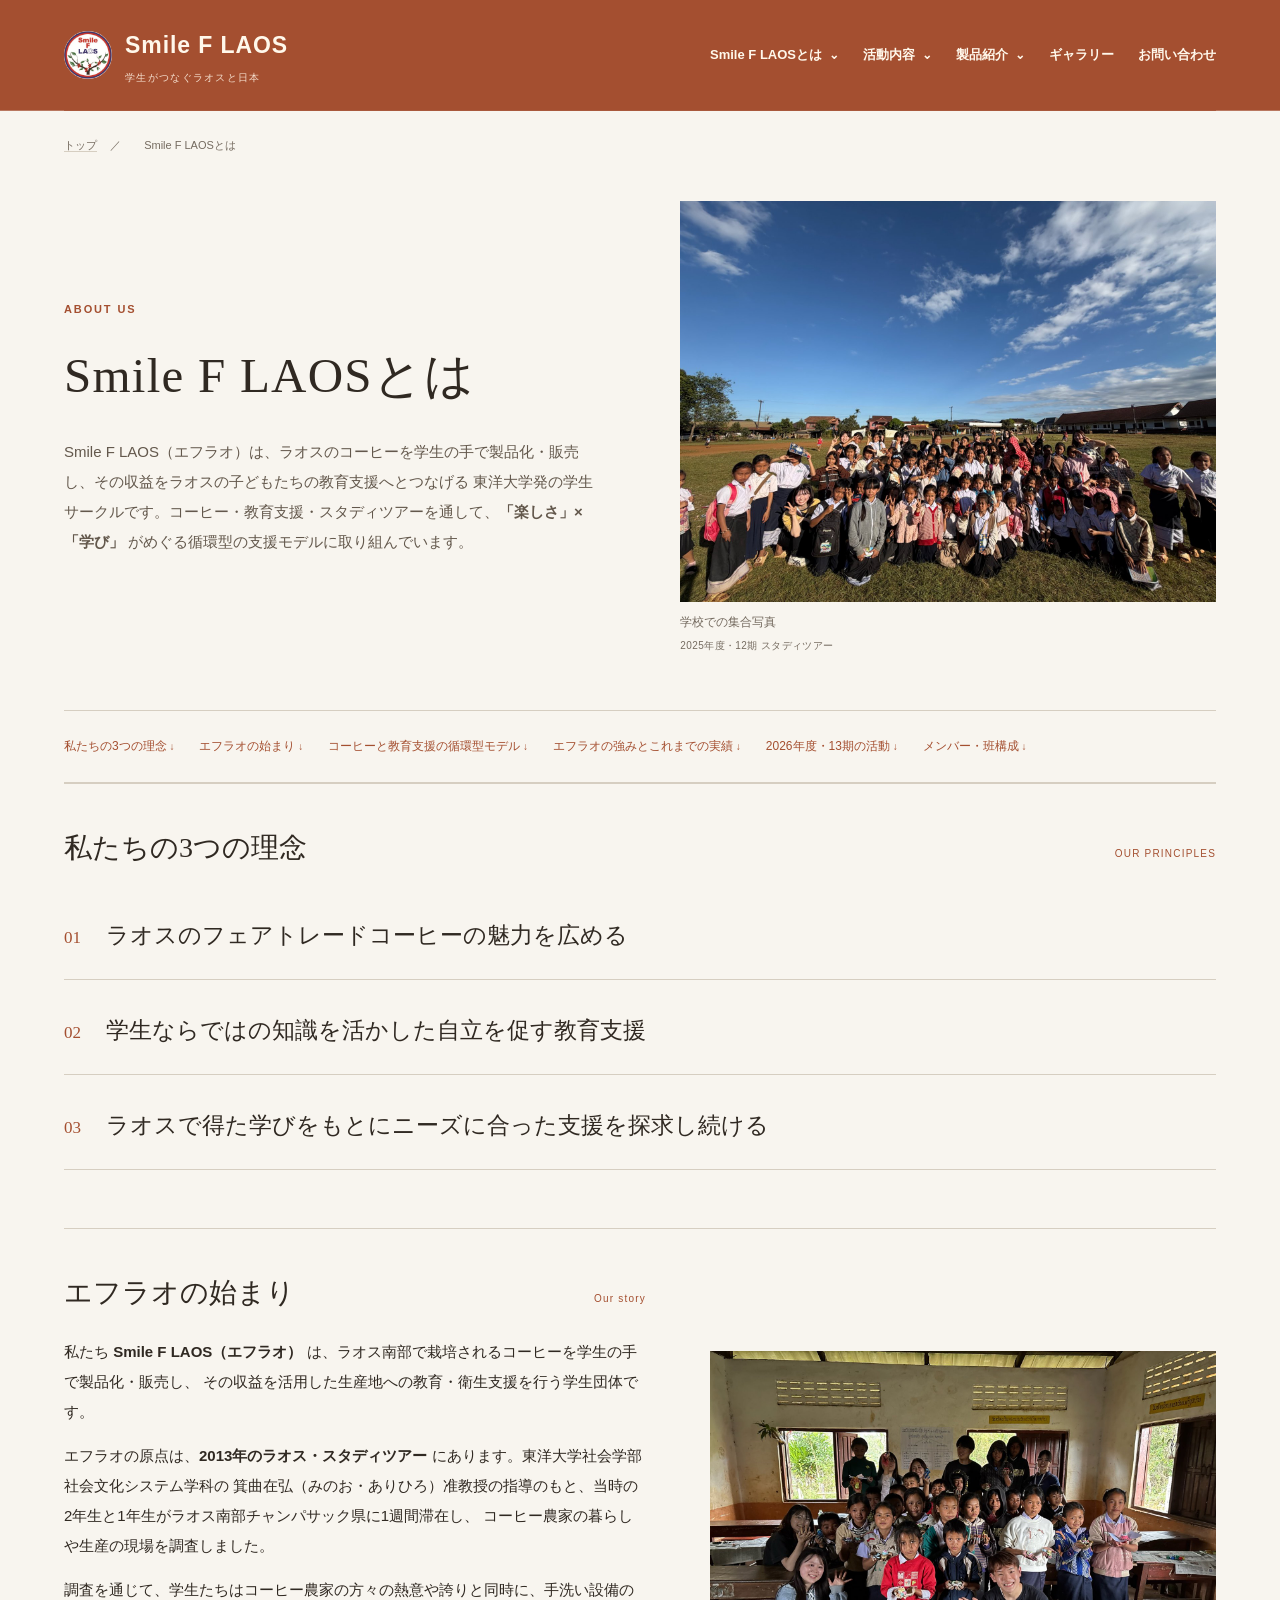
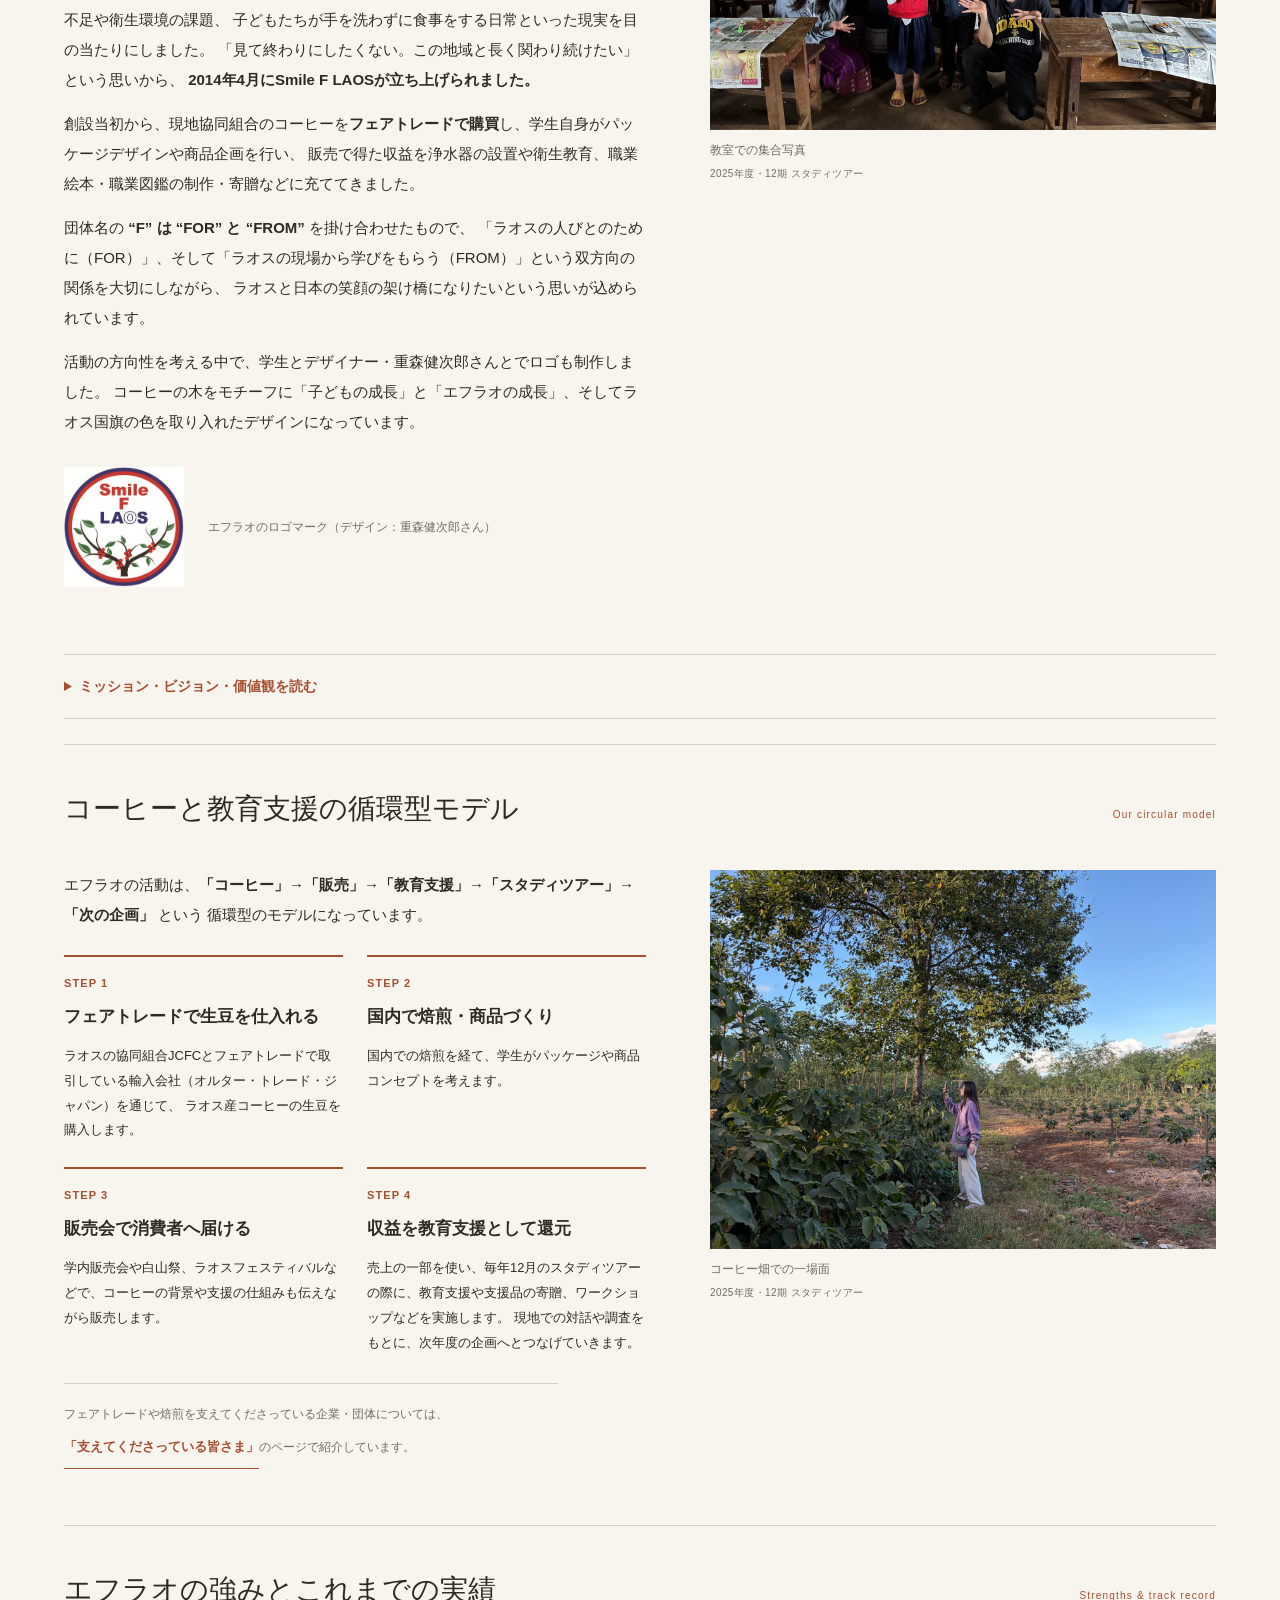
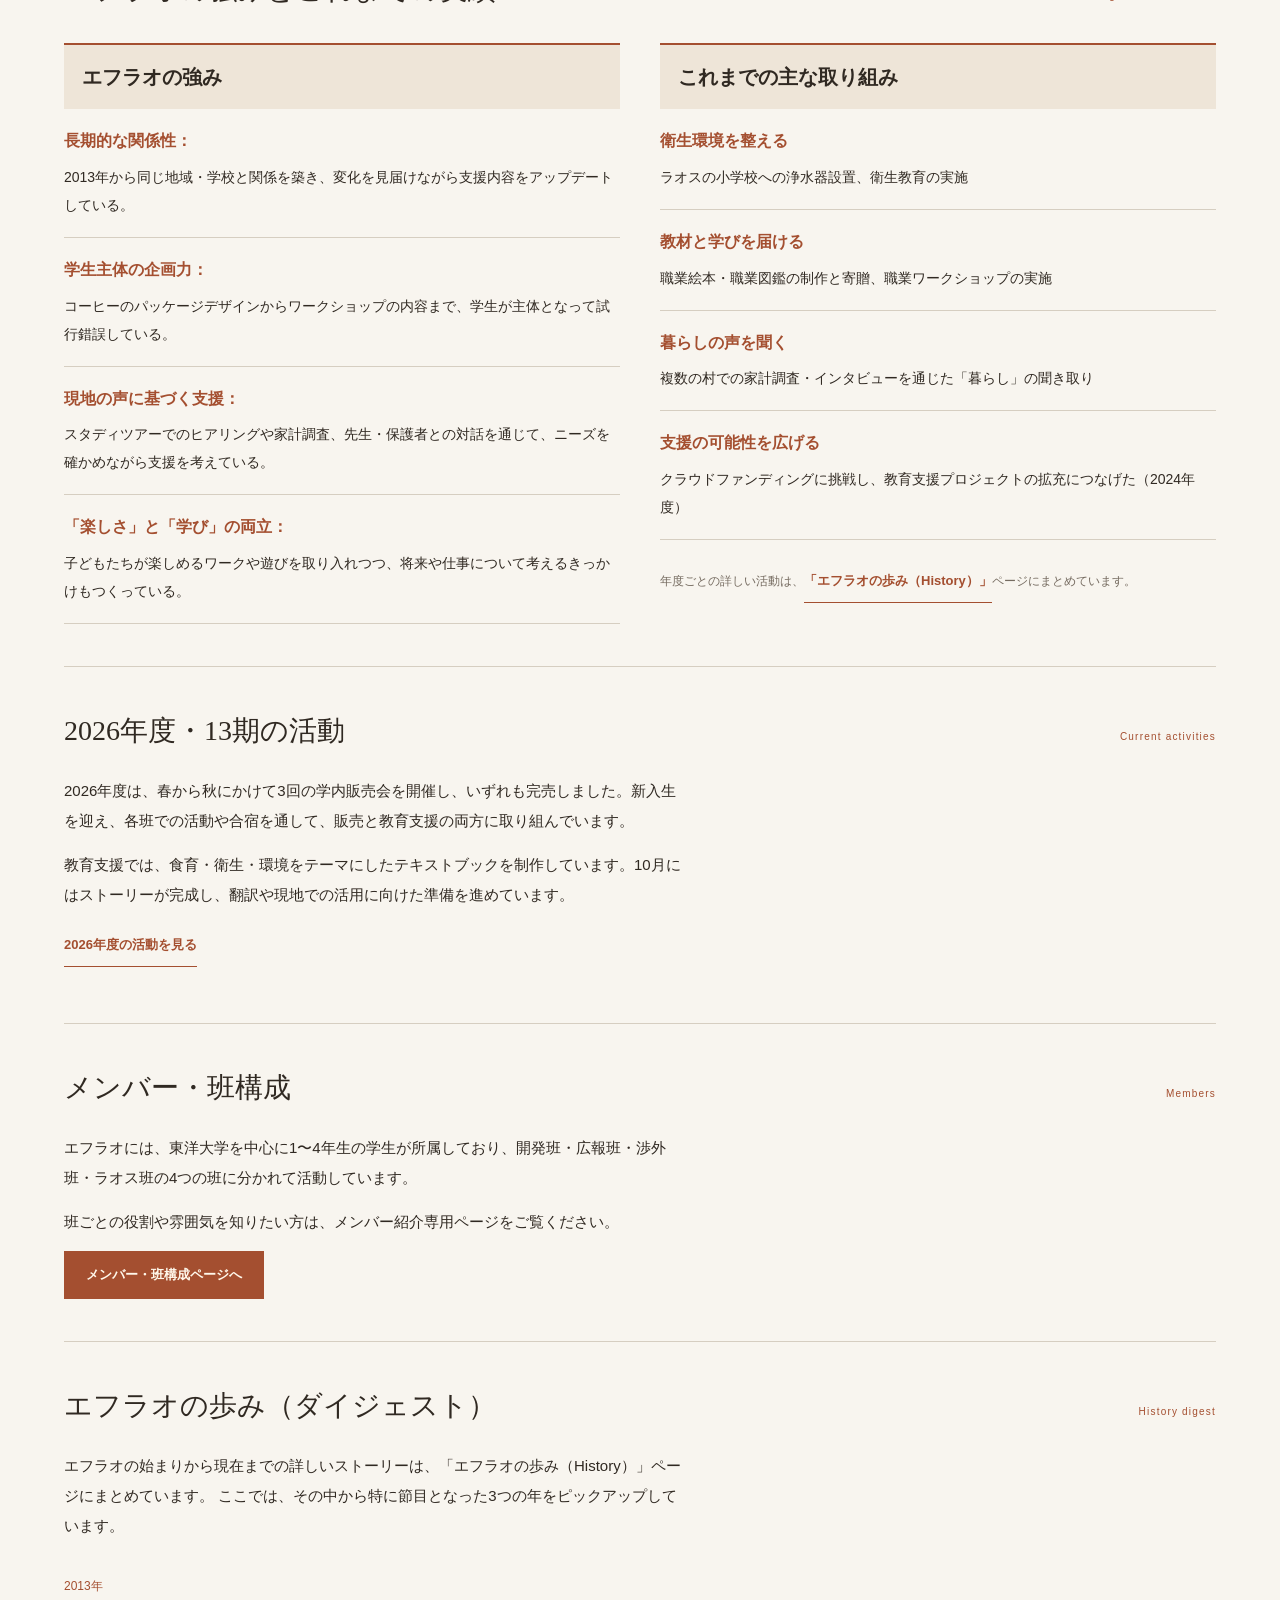
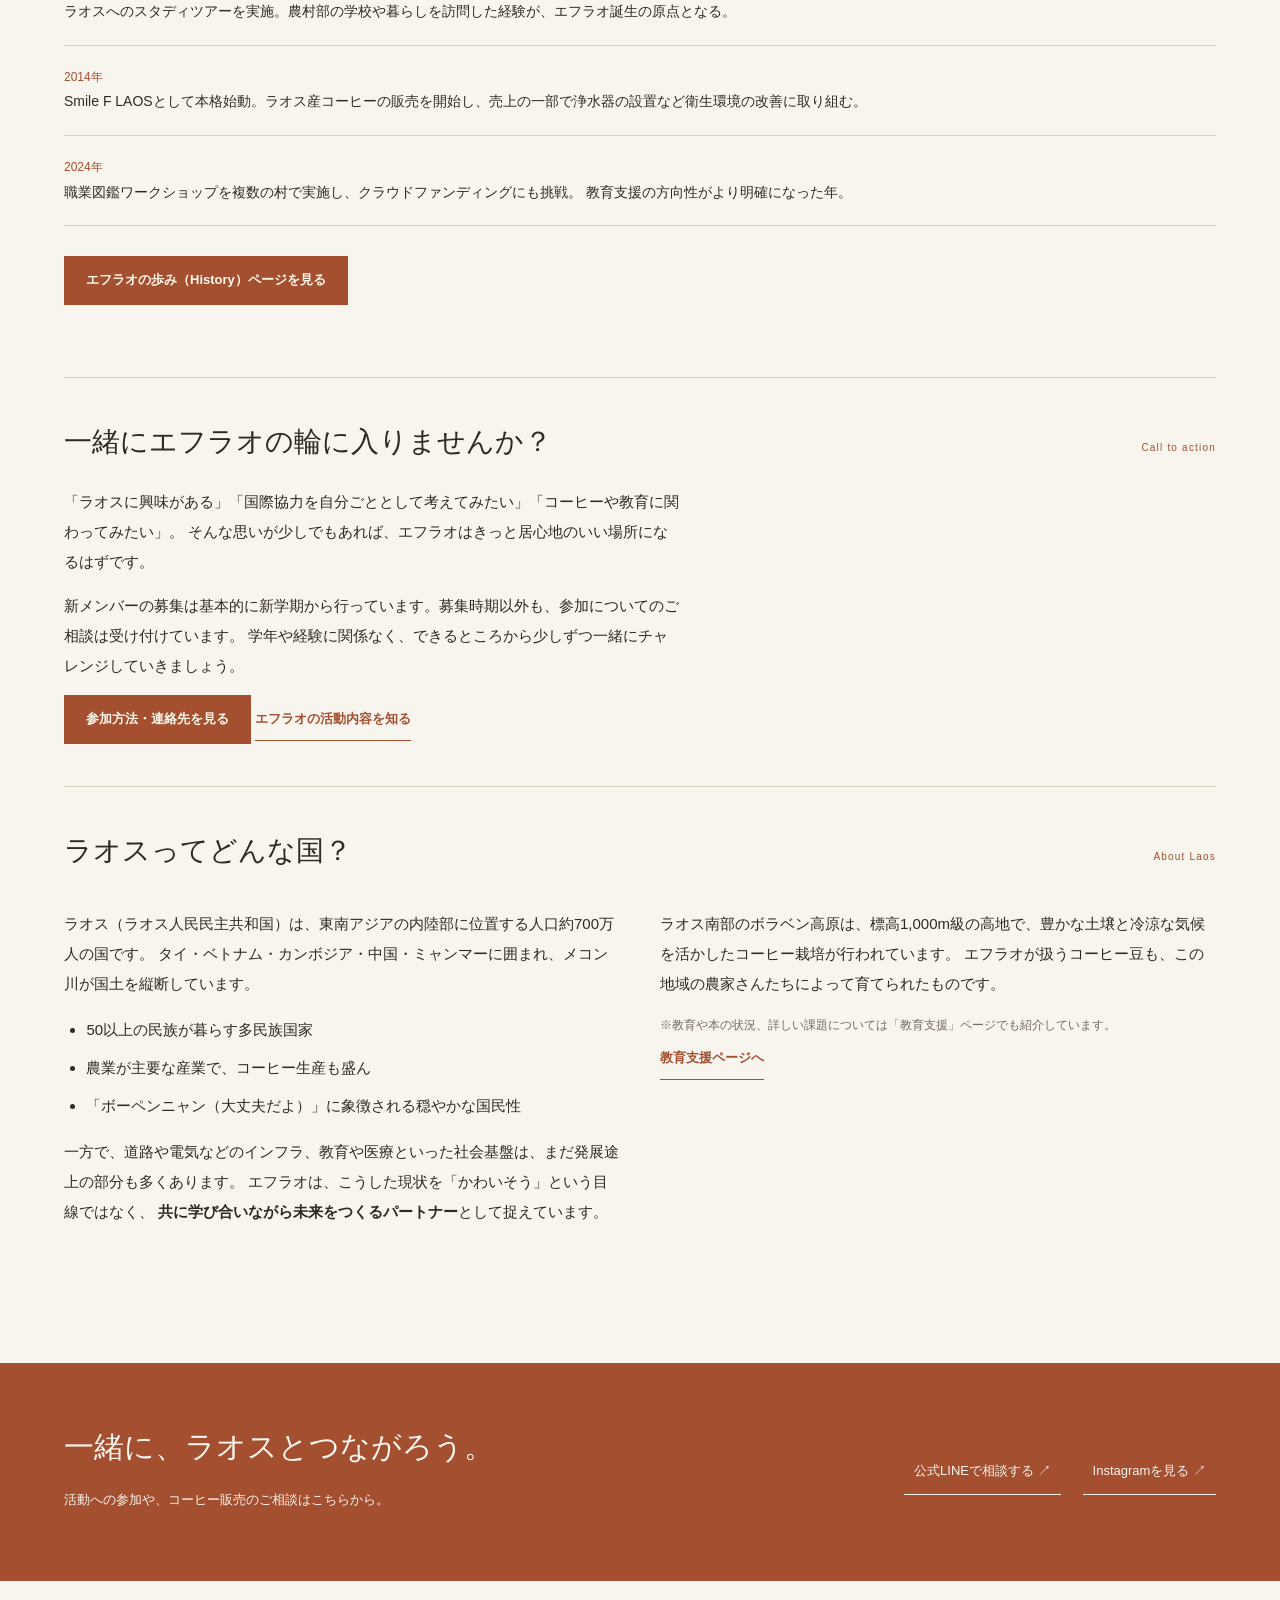
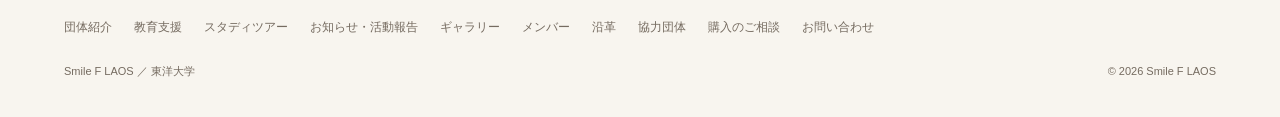
==== commit 6cb870db: "Update activity content and add dedicated contact page" ====
--- a/about.html
+++ b/about.html
@@ -7,9 +7,10 @@
 <meta name="description" content="Smile F LAOSのSmile F LAOSとはをご紹介します。">
 <script src="assets/js/page-start.js">
 </script>
-<link rel="stylesheet" href="assets/css/site.css">
+<link rel="stylesheet" href="assets/css/site.css?v=20261024-content">
 <link rel="stylesheet" href="assets/css/pages.css">
 <link rel="stylesheet" href="assets/css/about-details.css">
+<link rel="stylesheet" href="assets/css/content-round.css?v=20261024">
 </head>
 <body>
 <a class="skip-link" href="#main-content">本文へ移動</a>
@@ -50,7 +51,7 @@
 </div>
 </details>
 <a href="gallery.html">ギャラリー</a>
-<a href="index.html#contact">お問い合わせ</a>
+<a href="contact.html">お問い合わせ</a>
 </nav>
 </header>
 </div>
@@ -276,8 +277,7 @@
     </div>
 
     <p>
-      エフラオには、東洋大学を中心に1〜4年生の学生が所属しており、コーヒー・広報・イベント・教育支援など、
-      興味にあわせていくつかの班に分かれて活動しています。
+      エフラオには、東洋大学を中心に1〜4年生の学生が所属しており、開発班・広報班・渉外班・ラオス班の4つの班に分かれて活動しています。
     </p>
     <p>
       班ごとの役割や雰囲気を知りたい方は、メンバー紹介専用ページをご覧ください。
@@ -336,12 +336,12 @@
       そんな思いが少しでもあれば、エフラオはきっと居心地のいい場所になるはずです。
     </p>
     <p>
-      新歓期以外でも、活動の見学や個別相談はいつでも歓迎しています。
+      新メンバーの募集は基本的に新学期から行っています。募集時期以外も、参加についてのご相談は受け付けています。
       学年や経験に関係なく、できるところから少しずつ一緒にチャレンジしていきましょう。
     </p>
 
     <div class="hero-cta">
-      <a href="index.html#contact" class="btn-primary">参加方法・連絡先を見る</a>
+      <a href="contact.html" class="btn-primary">参加方法・連絡先を見る</a>
       <a href="index.html#activities" class="btn-outline">エフラオの活動内容を知る</a>
     </div>
   </section>
@@ -405,11 +405,12 @@
 <a href="history.html">沿革</a>
 <a href="partners.html">協力団体</a>
 <a href="order.html">購入のご相談</a>
+<a href="contact.html">お問い合わせ</a>
 </nav>
 <span>Smile F LAOS ／ 東洋大学</span>
 <span>© 2026 Smile F LAOS</span>
 </footer>
-<script src="assets/js/navigation.js" defer>
+<script src="assets/js/navigation.js?v=20261023-top" defer>
 </script>
 <script src="assets/js/pages.js" defer>
 </script>
--- a/assets/css/site.css
+++ b/assets/css/site.css
@@ -19,3 +19,10 @@
 header{z-index:50}
 
 header .site-nav{font-weight:700}header a:focus-visible{outline-color:#f4c27a}
+.back-to-top{position:fixed;right:max(20px,env(safe-area-inset-right));bottom:calc(20px + env(safe-area-inset-bottom));z-index:60;width:54px;min-height:64px;padding:9px 5px;border:1px solid #fff8eb70;border-radius:27px;background:var(--rust,#a44f30);color:#fff8eb;box-shadow:0 3px 14px #3029222b;display:flex;flex-direction:column;align-items:center;justify-content:center;gap:2px;cursor:pointer;line-height:1.3}
+.back-to-top[hidden]{display:none}
+.back-to-top svg{display:block;flex-shrink:0}
+.back-to-top span{font-size:10px;font-weight:700;letter-spacing:.06em}
+.back-to-top:hover{background:#803c24}
+.back-to-top:focus-visible{outline:3px solid #f4c27a;outline-offset:3px}
+@media(max-width:760px){.back-to-top{right:max(12px,env(safe-area-inset-right));bottom:calc(12px + env(safe-area-inset-bottom));width:48px;min-height:58px;border-radius:24px}}
--- a/assets/css/content-round.css
+++ b/assets/css/content-round.css
@@ -0,0 +1,18 @@
+.program-layout{display:grid;grid-template-columns:minmax(0,1.15fr) minmax(0,1fr);gap:clamp(24px,5vw,64px);align-items:start}
+.program-photos{display:grid;gap:30px;padding-top:28px}
+.program-photos .story-photo img{max-height:330px;object-fit:contain;background:#eee9e1}
+.event-schedule{display:grid;grid-template-columns:repeat(3,minmax(0,1fr));gap:28px}
+.event-schedule article{border-top:2px solid var(--rust);padding:18px 0}
+.event-schedule .event-date{font-size:12px;color:var(--rust);font-weight:700;margin:0}
+.event-schedule h3{margin:12px 0;font-size:20px}
+.event-schedule p{font-size:14px;line-height:1.9}
+.gallery-updating{border-top:1px solid var(--line);border-bottom:1px solid var(--line);padding:30px 0;margin-bottom:30px}
+.gallery-updating h2{font-family:'Yu Mincho',serif;font-size:24px;font-weight:500;margin:0 0 10px}
+.gallery-updating p{font-size:14px;color:var(--muted);margin:0}
+.contact-options{display:grid;grid-template-columns:repeat(3,minmax(0,1fr));gap:22px;margin:25px 0}
+.contact-options a{border-top:2px solid var(--rust);background:#eee5d8;padding:24px;display:block}
+.contact-options strong{display:block;font-size:20px;color:var(--rust)}
+.contact-options span{display:block;font-size:13px;margin-top:12px}
+.contact-note{font-size:13px;line-height:1.9;color:var(--muted);margin:20px 0}
+.comments-frame{display:block;width:100%;min-height:1000px;border:0;background:var(--paper)}
+@media(max-width:760px){.program-layout,.event-schedule,.contact-options{grid-template-columns:1fr}.program-photos{padding-top:0;grid-template-columns:1fr 1fr;gap:16px}.program-photos .story-photo img{height:180px;object-fit:contain}.event-schedule{gap:16px}.contact-options{gap:16px}.comments-frame{min-height:1150px}}
